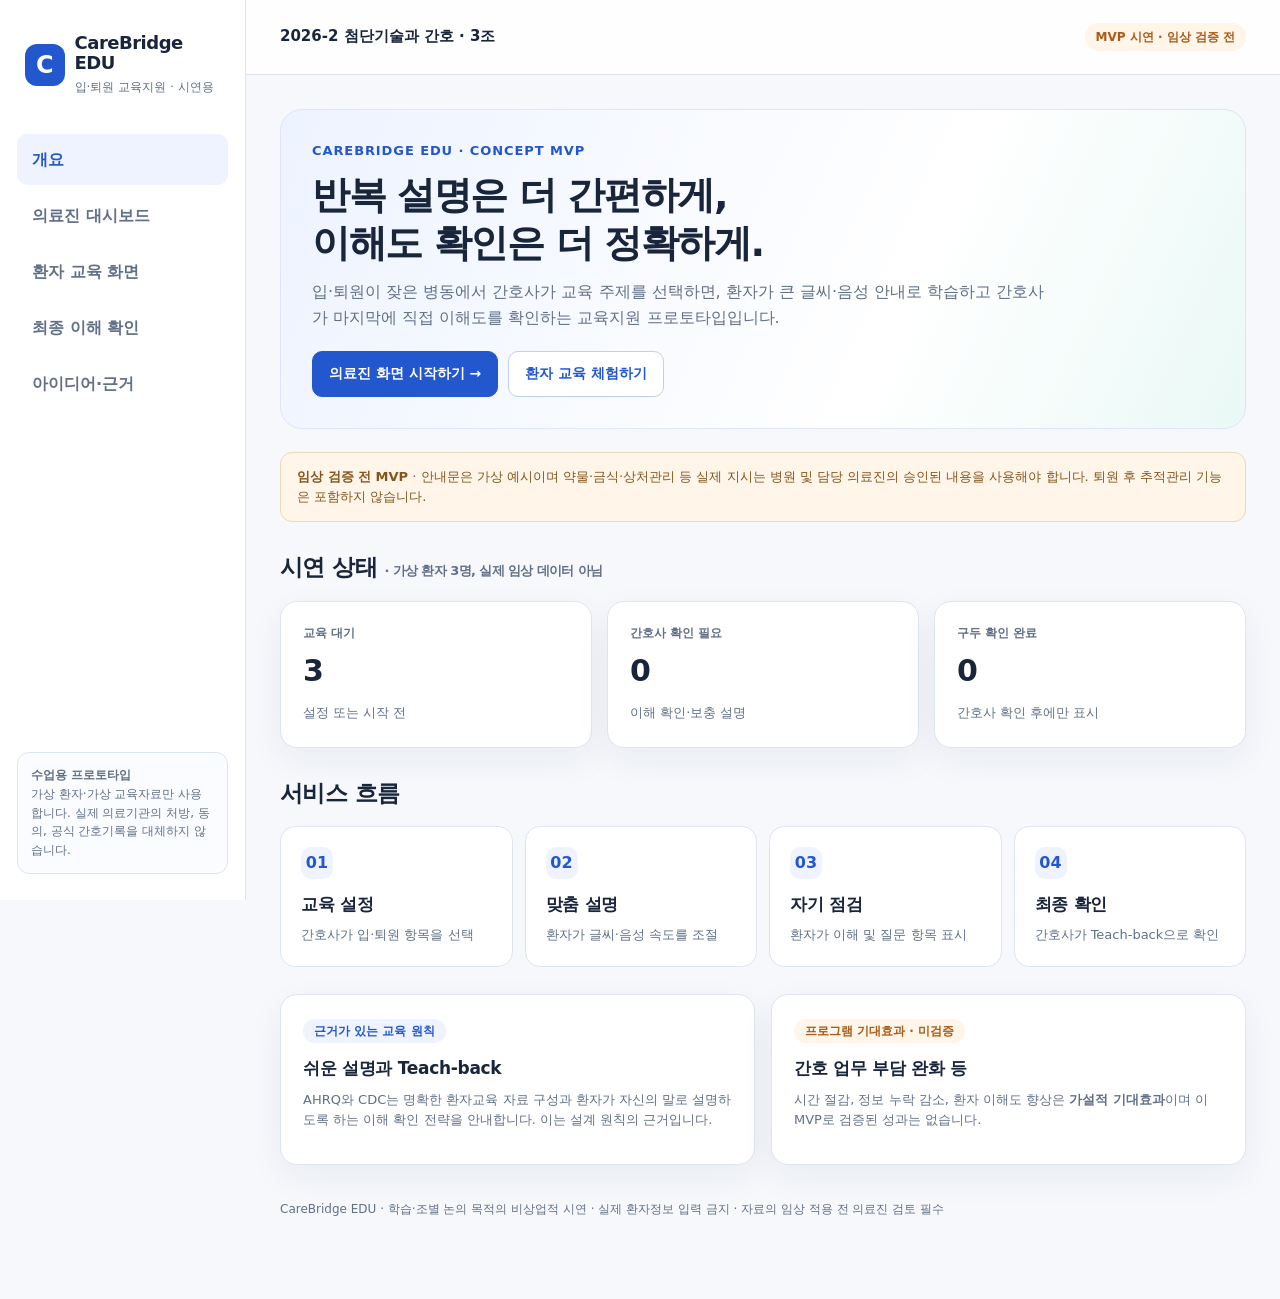
==== index.html @ 0ac37ab5 "feat: initial accessible admission and discharge education MVP" ====
<!doctype html>
<html lang="ko">
<head>
<meta charset="utf-8">
<meta name="viewport" content="width=device-width,initial-scale=1">
<meta name="theme-color" content="#f7f9fd">
<title>CareBridge EDU | 입·퇴원 교육지원 MVP</title>
<style>
:root{--bg:#f6f8fc;--panel:#fff;--ink:#18253b;--muted:#617087;--line:#dde5ef;--blue:#2357ce;--pale:#eef3ff;--teal:#0a8176;--palegreen:#e9f8f4;--orange:#a95b17;--paleorange:#fff5e8;--shadow:0 12px 35px rgba(24,42,76,.06);font-family:"Pretendard","Apple SD Gothic Neo","Malgun Gothic",system-ui,sans-serif;color:var(--ink)}
*{box-sizing:border-box}body{margin:0;background:var(--bg);line-height:1.57}button,input,select,textarea{font:inherit}button{cursor:pointer}button:disabled{cursor:not-allowed;opacity:.45}a{color:var(--blue)}:focus-visible{outline:3px solid #e3a332;outline-offset:3px}
.layout{display:grid;grid-template-columns:246px minmax(0,1fr);min-height:100vh}.sidebar{background:#fff;border-right:1px solid var(--line);padding:26px 17px;position:sticky;top:0;height:100vh;display:flex;flex-direction:column;gap:15px}.logo{display:flex;gap:10px;align-items:center;padding:7px 8px 21px}.mark{display:grid;place-items:center;border-radius:12px;width:42px;height:42px;background:var(--blue);color:white;font-weight:900;font-size:24px}.logo strong{display:block;line-height:1.1;font-size:18px;letter-spacing:-.5px}.logo small{color:var(--muted);font-size:12px}.nav{display:flex;flex-direction:column;gap:5px}.nav button{width:100%;text-align:left;border:0;background:transparent;color:var(--muted);border-radius:11px;padding:13px 15px;font-weight:650}.nav button.active,.nav button:hover{background:var(--pale);color:var(--blue)}.sidefoot{margin-top:auto;border:1px solid var(--line);border-radius:12px;background:#fafcff;padding:13px;font-size:12px;color:var(--muted)}
.main{min-width:0}.topbar{height:75px;background:rgba(255,255,255,.9);border-bottom:1px solid var(--line);padding:0 34px;display:flex;justify-content:space-between;align-items:center;gap:12px}.topbar strong{font-size:15px}.tag{border-radius:100px;background:var(--pale);color:var(--blue);padding:5px 11px;font-size:12px;font-weight:750;white-space:nowrap}.tag.warn{background:var(--paleorange);color:var(--orange)}.content{max-width:1160px;padding:34px 34px 80px;margin:0 auto}.eyebrow{color:var(--blue);font-size:13px;font-weight:800;letter-spacing:.07em;text-transform:uppercase}h1{font-size:clamp(28px,3vw,39px);line-height:1.25;letter-spacing:-1.4px;margin:10px 0 12px}h2{font-size:23px;letter-spacing:-.6px;margin:0 0 15px}h3{font-size:17px;margin:0 0 8px;letter-spacing:-.3px}p{margin:0 0 12px;color:var(--muted)}.lead{font-size:16px;max-width:800px}.hero{padding:31px;border-radius:22px;background:linear-gradient(114deg,#edf3ff,#fff 64%,#eaf9f6);border:1px solid #dce6f6;margin-bottom:23px}.hero p{max-width:740px}.hero-actions{display:flex;gap:10px;flex-wrap:wrap;margin-top:21px}.btn{background:var(--blue);color:white;border:1px solid var(--blue);border-radius:10px;padding:11px 16px;font-size:14px;font-weight:750;min-height:43px}.btn:hover:not(:disabled){filter:brightness(.94)}.btn.ghost{color:var(--blue);background:#fff;border-color:#bfcef1}.btn.subtle{background:#f4f7fd;color:#354b71;border-color:#dce5f3}.btn.small{font-size:12px;padding:8px 11px;min-height:35px}.btn.danger{color:#9e3037;background:#fff6f5;border-color:#f2cbcb}.cards{display:grid;grid-template-columns:repeat(3,minmax(0,1fr));gap:15px}.card{background:var(--panel);padding:22px;border:1px solid var(--line);border-radius:17px;box-shadow:var(--shadow);min-width:0}.card .num{font-size:30px;font-weight:850;letter-spacing:-1px;margin:5px 0;color:var(--ink)}.card .label{font-size:12px;color:var(--muted);font-weight:650}.section{margin-top:27px}.workflow{display:grid;grid-template-columns:repeat(4,minmax(0,1fr));gap:12px}.stepbox{border-radius:15px;background:#fff;border:1px solid var(--line);padding:20px}.stepnum{display:inline-grid;place-items:center;width:32px;height:32px;border-radius:10px;background:var(--pale);color:var(--blue);font-weight:800;margin-bottom:12px}.small{font-size:13px;color:var(--muted)}.note{border-radius:12px;padding:14px 16px;background:#f5f8ff;border:1px solid #d7e3fa;color:#405372;font-size:13px}.note.amber{background:var(--paleorange);border-color:#f0d7b6;color:#85551d}.note.green{background:var(--palegreen);border-color:#c2e8de;color:#086b63}.row{display:flex;gap:12px;align-items:center;flex-wrap:wrap}.between{justify-content:space-between}.two-col{display:grid;grid-template-columns:1.1fr .9fr;gap:17px}.nurse-layout{display:grid;grid-template-columns:310px minmax(0,1fr);gap:18px}.patient-list{display:flex;flex-direction:column;gap:8px}.patient-row{border:1px solid var(--line);border-radius:12px;background:#fff;text-align:left;padding:14px;display:flex;justify-content:space-between;align-items:center;gap:12px;width:100%}.patient-row.selected{border-color:#8eaef6;background:#f2f6ff}.patient-row strong{font-size:14px}.muted{color:var(--muted)}.tiny{font-size:12px}.status{font-size:11px;font-weight:750;padding:4px 8px;border-radius:100px;background:#eff2f7;color:#58677b;white-space:nowrap}.status.progress{background:#eaf2ff;color:#2659c0}.status.review{background:#fff0d9;color:#95520d}.status.complete{background:#def5ea;color:#08754f}.group{margin:17px 0;padding-top:15px;border-top:1px solid var(--line)}.module{display:flex;gap:13px;padding:14px;border:1px solid var(--line);border-radius:10px;margin:9px 0;align-items:flex-start}.module input{width:19px;height:19px;accent-color:var(--blue);margin-top:2px}.module strong{display:block;font-size:14px}.info{display:grid;grid-template-columns:1fr 1fr;gap:12px}.info div{border-radius:10px;background:#f7f9fd;padding:11px 13px}.info span{display:block;color:var(--muted);font-size:11px}.info strong{font-size:14px}.field{display:block;margin:10px 0 6px;font-weight:700;font-size:13px}.textbox{width:100%;border:1px solid #cdd8e7;border-radius:9px;background:#fff;padding:12px;min-height:86px;resize:vertical;color:var(--ink)}.patient-stage{max-width:860px;margin:auto}.reader-controls{display:flex;gap:8px;flex-wrap:wrap;align-items:center;margin:16px 0}.control-label{font-size:12px;font-weight:700;color:var(--muted)}.switches{display:flex;gap:5px;padding:4px;background:#edf1f8;border-radius:11px}.switches button{border:0;background:transparent;border-radius:8px;padding:7px 9px;color:#53637c;font-size:13px;min-height:36px}.switches button.selected{background:#fff;color:var(--blue);box-shadow:0 2px 7px #d2dced;font-weight:800}.reader{border:2px solid #dce7fa;border-radius:20px;background:#fff;padding:30px;min-height:285px}.reader.high{background:#111821;color:#fff;border-color:#3a4654}.reader.high p,.reader.high .small{color:#f4f5f7}.reader .reader-title{font-size:1.6em;font-weight:850;line-height:1.3;letter-spacing:-.8px;margin:4px 0 17px}.reader .reader-text{font-size:1.18em;line-height:1.9;white-space:pre-line;color:inherit}.reader .reader-kicker{font-size:.85em;color:var(--blue);font-weight:800}.reader.high .reader-kicker{color:#b8d4ff}.reader.f-large{font-size:20px}.reader.f-xlarge{font-size:24px}.progress-rail{height:9px;background:#e4eaf3;border-radius:99px;overflow:hidden;margin:8px 0 17px}.progress-rail span{display:block;height:100%;background:var(--teal);transition:width .15s}.answer-option{display:flex;align-items:center;gap:12px;border:1px solid #dbe3ef;border-radius:12px;padding:14px;margin:9px 0;cursor:pointer;font-size:15px}.answer-option:has(input:checked){border-color:#79a0ed;background:#edf3ff}.answer-option input{accent-color:var(--blue);width:20px;height:20px}.checkrow{display:flex;gap:10px;align-items:flex-start;padding:12px;border:1px solid var(--line);border-radius:10px;margin:10px 0}.checkrow input{width:18px;height:18px;accent-color:var(--blue);margin-top:2px}.evidence{display:grid;grid-template-columns:1fr 1fr;gap:16px}.evidence .card{height:100%}.citation{font-size:12px;color:var(--muted);margin:7px 0}.ideas{display:grid;grid-template-columns:repeat(2,minmax(0,1fr));gap:12px}.idea{border:1px solid var(--line);border-radius:13px;background:#fff;padding:16px}.idea b{display:block;margin:0 0 6px}.list{padding-left:18px;color:var(--muted)}.list li{margin:6px 0}.footer{margin-top:35px;color:var(--muted);font-size:12px}.hide{display:none!important}
@media(max-width:1050px){.layout{grid-template-columns:1fr}.sidebar{height:auto;position:static;padding:11px 20px;flex-direction:row;align-items:center;border-bottom:1px solid var(--line);border-right:0}.logo{padding:0}.nav{flex:1;flex-direction:row;overflow-x:auto}.nav button{white-space:nowrap;width:auto}.sidefoot{display:none}.cards{grid-template-columns:repeat(3,minmax(0,1fr))}}
@media(max-width:760px){.topbar{height:58px;padding:0 18px}.content{padding:22px 16px 60px}.sidebar{display:block;padding:12px}.logo{padding:0 5px 10px}.nav button{font-size:12px;padding:9px 11px}.hero{padding:22px}.cards,.workflow,.two-col,.nurse-layout,.info,.evidence,.ideas{grid-template-columns:1fr}.card{padding:18px}.reader{padding:19px}.reader.f-xlarge{font-size:21px}.topbar .tag{font-size:10px}.hero-actions .btn{flex:1}.nurse-layout{gap:11px}}
@media(prefers-reduced-motion:reduce){*{transition:none!important;scroll-behavior:auto!important}}
</style>
</head>
<body>
<div class="layout">
<aside class="sidebar">
 <div class="logo"><div class="mark" aria-hidden="true">C</div><div><strong>CareBridge EDU</strong><small>입·퇴원 교육지원 · 시연용</small></div></div>
 <nav class="nav" aria-label="주요 메뉴">
  <button data-nav="home" id="nav-home">개요</button>
  <button data-nav="nurse" id="nav-nurse">의료진 대시보드</button>
  <button data-nav="patient" id="nav-patient">환자 교육 화면</button>
  <button data-nav="review" id="nav-review">최종 이해 확인</button>
  <button data-nav="about" id="nav-about">아이디어·근거</button>
 </nav>
 <div class="sidefoot"><strong>수업용 프로토타입</strong><div>가상 환자·가상 교육자료만 사용합니다. 실제 의료기관의 처방, 동의, 공식 간호기록을 대체하지 않습니다.</div></div>
</aside>
<div class="main">
<header class="topbar"><strong>2026-2 첨단기술과 간호 · 3조</strong><span class="tag warn">MVP 시연 · 임상 검증 전</span></header>
<main class="content" id="app" aria-live="polite"></main>
</div>
</div>
<script>
(function(){
"use strict";
var DATA=[
{id:"A",name:"환자 A",age:68,dept:"통원수술센터",phase:"입원",context:"수술 전 안내",modules:[
{id:"a1",title:"입원·병동 이용",text:"입원 중 궁금한 점이 있거나 도움이 필요하면 담당 간호사에게 알려주세요. 혼자 이동하기 어려울 때는 직원의 도움을 요청하세요.",ask:"도움이 필요할 때 누구에게 말씀하시겠어요?"},
{id:"a2",title:"수술·검사 준비",text:"검사와 수술 전 준비사항은 환자와 시술에 따라 달라집니다. 금식 시작 시각과 복용 중인 약의 조정 여부는 담당 의료진에게 개별적으로 확인하세요.",ask:"금식 시간이나 약에 관해 누구에게 확인하시겠어요?"},
{id:"a3",title:"입원 중 확인사항",text:"검사 일정이나 설명을 잘 이해하지 못했다면 다시 질문해 주세요. 이 안내만으로 수술 전 준비가 완료된 것은 아닙니다.",ask:"설명을 이해하지 못했을 때 어떻게 하시겠어요?"}]},
{id:"B",name:"환자 B",age:73,dept:"외과병동",phase:"퇴원",context:"퇴원 전 교육",modules:[
{id:"b1",title:"퇴원약 확인",text:"퇴원 시 제공받는 약의 이름, 복용 방법, 주의사항을 담당 간호사 또는 약사와 확인하세요. 임의로 약 복용 방법을 바꾸지 마세요.",ask:"약 복용 방법이 헷갈릴 때 어떻게 하시겠어요?"},
{id:"b2",title:"주의 증상과 문의",text:"수술 부위나 전신 상태에 관해 의료진이 안내한 이상 증상을 확인하세요. 증상 발생 시 안내받은 병원 연락처로 문의하고, 긴급한 상황에는 즉시 응급의료 도움을 받으세요.",ask:"의료진이 안내한 주의 증상이 생기면 어떻게 하시겠어요?"},
{id:"b3",title:"외래·개별 지시 확인",text:"외래 일정과 환자별 활동·식이·상처 관리 지침은 퇴원 전 담당 의료진과 확인하세요. 이 화면은 개별 처방을 대신하지 않습니다.",ask:"퇴원 전에 꼭 확인해야 할 개별 안내는 무엇인가요?"}]},
{id:"C",name:"환자 C",age:45,dept:"혈액종양내과",phase:"입원",context:"입원 기본 안내",modules:[
{id:"c1",title:"병동 이용 및 문의",text:"입원 중 불편함이나 궁금한 사항이 있으면 담당 간호사에게 알려주세요. 병동 이용 규칙은 병원 안내에 따라 확인하세요.",ask:"입원 중 질문이 생기면 어떻게 하시겠어요?"},
{id:"c2",title:"감염 관련 주의사항 확인",text:"손 위생 등 기본적인 감염 예방 행동에 관해 의료진의 안내를 받으세요. 환자별 감염 예방 조치는 치료 상태에 따라 다를 수 있으니 반드시 확인해야 합니다.",ask:"감염 예방에 관한 개인별 주의사항은 어디서 확인하시겠어요?"},
{id:"c3",title:"증상 및 검사 일정",text:"새로운 증상이나 몸 상태의 변화를 느끼면 즉시 담당 의료진에게 알리세요. 검사·치료 일정은 병동에서 개별 안내받으세요.",ask:"새로운 증상이 생기면 누구에게 말씀하시겠어요?"}]}];
var state={page:"home",active:"A",phase:"intro",index:0,font:"normal",speed:.8,contrast:false,reviewTopic:"",listening:false,progress:{},selected:{},notes:{}};
DATA.forEach(function(p){state.selected[p.id]=p.modules.map(function(m){return m.id});state.progress[p.id]={status:"wait",answers:{},question:"",completed:false,verified:false};state.notes[p.id]=""});
var app=document.getElementById("app");
function patient(){return DATA.find(function(p){return p.id===state.active})}
function prog(){return state.progress[state.active]}
function selectedModules(){return patient().modules.filter(function(m){return state.selected[state.active].indexOf(m.id)>=0})}
function esc(v){return String(v==null?"":v).replace(/[&<>"']/g,function(c){return {"&":"&amp;","<":"&lt;",">":"&gt;",'"':"&quot;","'":"&#39;"}[c]})}
function badge(s){return '<span class="status '+(s==="verified"?"complete":s==="review"||s==="needs"?"review":s==="progress"?"progress":"")+'">'+({wait:"교육 대기",progress:"교육 진행 중",review:"구두 확인 대기",needs:"추가 설명 필요",verified:"최종 확인 완료"}[s]||s)+'</span>'}
function stopSpeech(){if("speechSynthesis" in window){window.speechSynthesis.cancel()}state.listening=false}
function jump(page){stopSpeech();state.page=page;render();window.scrollTo(0,0)}
function setPatient(id){if(!DATA.some(function(p){return p.id===id}))return;stopSpeech();state.active=id;state.phase=state.progress[id].completed?"finished":"intro";state.index=0;render()}
function footer(){return '<div class="footer">CareBridge EDU · 학습·조별 논의 목적의 비상업적 시연 · 실제 환자정보 입력 금지 · 자료의 임상 적용 전 의료진 검토 필수</div>'}
function home(){
var statuses=DATA.map(function(p){return state.progress[p.id].status});
var waiting=statuses.filter(function(s){return s==="wait"}).length, reviewing=statuses.filter(function(s){return s==="review"||s==="needs"}).length, verified=statuses.filter(function(s){return s==="verified"}).length;
return '<section class="hero"><div class="eyebrow">CAREBRIDGE EDU · CONCEPT MVP</div><h1>반복 설명은 더 간편하게,<br>이해도 확인은 더 정확하게.</h1><p class="lead">입·퇴원이 잦은 병동에서 간호사가 교육 주제를 선택하면, 환자가 큰 글씨·음성 안내로 학습하고 간호사가 마지막에 직접 이해도를 확인하는 교육지원 프로토타입입니다.</p><div class="hero-actions"><button class="btn" data-nav="nurse">의료진 화면 시작하기 →</button><button class="btn ghost" data-nav="patient">환자 교육 체험하기</button></div></section>'
+'<div class="note amber"><strong>임상 검증 전 MVP</strong> · 안내문은 가상 예시이며 약물·금식·상처관리 등 실제 지시는 병원 및 담당 의료진의 승인된 내용을 사용해야 합니다. 퇴원 후 추적관리 기능은 포함하지 않습니다.</div>'
+'<section class="section"><h2>시연 상태 <span class="small">· 가상 환자 3명, 실제 임상 데이터 아님</span></h2><div class="cards"><div class="card"><div class="label">교육 대기</div><div class="num">'+waiting+'</div><span class="small">설정 또는 시작 전</span></div><div class="card"><div class="label">간호사 확인 필요</div><div class="num">'+reviewing+'</div><span class="small">이해 확인·보충 설명</span></div><div class="card"><div class="label">구두 확인 완료</div><div class="num">'+verified+'</div><span class="small">간호사 확인 후에만 표시</span></div></div></section>'
+'<section class="section"><h2>서비스 흐름</h2><div class="workflow">'+[['01','교육 설정','간호사가 입·퇴원 항목을 선택'],['02','맞춤 설명','환자가 글씨·음성 속도를 조절'],['03','자기 점검','환자가 이해 및 질문 항목 표시'],['04','최종 확인','간호사가 Teach-back으로 확인']].map(function(a){return '<div class="stepbox"><div class="stepnum">'+a[0]+'</div><h3>'+a[1]+'</h3><div class="small">'+a[2]+'</div></div>'}).join('')+'</div></section>'
+'<section class="section evidence"><div class="card"><span class="tag">근거가 있는 교육 원칙</span><h3 style="margin-top:13px">쉬운 설명과 Teach-back</h3><p class="small">AHRQ와 CDC는 명확한 환자교육 자료 구성과 환자가 자신의 말로 설명하도록 하는 이해 확인 전략을 안내합니다. 이는 설계 원칙의 근거입니다.</p></div><div class="card"><span class="tag warn">프로그램 기대효과 · 미검증</span><h3 style="margin-top:13px">간호 업무 부담 완화 등</h3><p class="small">시간 절감, 정보 누락 감소, 환자 이해도 향상은 <strong>가설적 기대효과</strong>이며 이 MVP로 검증된 성과는 없습니다.</p></div></section>'+footer()
}
function nurse(){
var p=patient(), pr=prog(), count=selectedModules().length;
return '<div class="eyebrow">NURSE WORKSPACE</div><h1>의료진 대시보드</h1><p class="lead">가상 환자를 선택하고 필요한 입·퇴원 교육 모듈을 지정하세요. 실제 병원 EMR과는 연결되지 않습니다.</p>'
+'<div class="nurse-layout section"><section class="card"><h3>가상 환자 목록</h3><div class="patient-list">'+DATA.map(function(x){return '<button class="patient-row '+(x.id===state.active?"selected":"")+'" data-patient="'+x.id+'" aria-pressed="'+(x.id===state.active)+'"><span><strong>'+x.name+'</strong><br><span class="tiny muted">'+x.dept+' · '+x.phase+'</span></span>'+badge(state.progress[x.id].status)+'</button>'}).join('')+'</div><div class="group small">환자 A/B/C는 과제 시연을 위한 가상 사례입니다. 실제 식별정보는 입력하지 마세요.</div></section>'
+'<section class="card"><div class="row between"><div><div class="eyebrow">교육 설정</div><h2 style="margin:6px 0 12px">'+p.name+' · '+p.context+'</h2></div>'+badge(pr.status)+'</div><div class="info"><div><span>진료 부서</span><strong>'+p.dept+'</strong></div><div><span>교육 시점</span><strong>'+p.phase+' 시</strong></div></div><div class="group"><h3>교육 주제 선택 <span class="small">('+count+'/'+p.modules.length+')</span></h3><p class="small">선택한 내용만 환자 화면에 나타납니다. 병원 승인 전에는 실제 교육에 사용하면 안 됩니다.</p>'
+p.modules.map(function(m){return '<label class="module"><input type="checkbox" data-module="'+m.id+'" '+(state.selected[p.id].indexOf(m.id)>=0?"checked":"")+'><span><strong>'+m.title+'</strong><span class="small">'+m.text.substring(0,60)+'…</span></span></label>'}).join('')+'</div>'
+'<div class="note">환자 연령과 관계없이 글자 크기·음성 속도를 직접 선택하도록 설계했습니다. 고령자를 이유로 일괄 설정하지 않습니다.</div><div class="row" style="margin-top:17px"><button class="btn" data-action="begin" '+(count?"":"disabled")+'>선택한 교육 시작하기</button><button class="btn ghost" data-nav="review">교육 결과·최종 확인</button></div></section></div>'+footer()
}
function readerControls(){
return '<div class="reader-controls"><span class="control-label">글씨 크기</span><div class="switches" role="group" aria-label="글씨 크기"><button data-font="normal" class="'+(state.font==="normal"?"selected":"")+'">기본</button><button data-font="large" class="'+(state.font==="large"?"selected":"")+'">크게</button><button data-font="xlarge" class="'+(state.font==="xlarge"?"selected":"")+'">아주 크게</button></div><span class="control-label">음성 속도</span><div class="switches" role="group" aria-label="음성 속도"><button data-speed=".8" class="'+(state.speed===.8?"selected":"")+'">천천히</button><button data-speed="1" class="'+(state.speed===1?"selected":"")+'">보통</button><button data-speed="1.2" class="'+(state.speed===1.2?"selected":"")+'">빠르게</button></div><button class="btn small subtle" data-action="contrast">고대비 '+(state.contrast?"끄기":"켜기")+'</button></div>'
}
function patientPage(){
var p=patient(),pr=prog(),mods=selectedModules();
var h='<div class="patient-stage"><div class="eyebrow">PATIENT EDUCATION DEMO</div><h1>환자 교육 화면</h1><p class="lead">'+p.name+' · '+p.dept+' · '+p.phase+' 교육 <span class="tag">가상 사례</span></p><div class="note amber">이 교육은 시연용 예시입니다. 실제 금식, 처방약, 검사·수술, 퇴원 지침은 의료진에게 별도로 확인하세요.</div>'+readerControls();
if(!mods.length)return h+'<section class="card"><h2>선택된 교육이 없어요</h2><button class="btn" data-nav="nurse">의료진 화면에서 선택하기</button></section></div>'+footer();
if(state.phase==="intro"&&!pr.completed){
h+='<section class="card"><div class="eyebrow">학습 준비</div><h2>'+p.context+'</h2><p>안내 주제는 '+mods.length+'개입니다. 한 화면에 한 가지씩 읽거나 들을 수 있어요. 이해가 어려운 내용은 나중에 간호사에게 질문할 수 있어요.</p><div class="row"><button class="btn" data-action="start-reading">교육 시작</button><button class="btn ghost" data-nav="nurse">설정 화면</button></div></section>';
}else if(state.phase==="reading"&&!pr.completed){
var m=mods[Math.min(state.index,mods.length-1)];
h+='<section class="card"><div class="row between"><strong>'+ (state.index+1)+' / '+mods.length+' 번째 안내</strong><span class="small">'+p.phase+' 시 교육</span></div><div class="progress-rail" role="progressbar" aria-valuenow="'+(state.index+1)+'" aria-valuemin="0" aria-valuemax="'+mods.length+'"><span style="width:'+((state.index+1)/mods.length*100)+'%"></span></div><div class="reader f-'+state.font+(state.contrast?" high":"")+'"><div class="reader-kicker">꼭 확인할 내용</div><div class="reader-title">'+m.title+'</div><div class="reader-text">'+esc(m.text)+'</div></div><div class="row" style="margin-top:17px"><button class="btn ghost" data-action="speak">▶ 읽어주기</button><button class="btn subtle" data-action="pause-speech">일시정지/계속</button><button class="btn subtle" data-action="stop-speech">■ 정지</button></div><div class="row between" style="margin-top:19px"><button class="btn ghost" data-action="prev" '+(state.index===0?"disabled":"")+'>← 이전</button><button class="btn" data-action="next">'+(state.index===mods.length-1?"이해 확인으로 →":"다음 안내 →")+'</button></div><div class="small" style="margin-top:12px">음성 기능은 기기의 브라우저·운영체제 한국어 음성 지원 여부에 따라 다르게 동작할 수 있습니다.</div></section>';
}else if(state.phase==="check"&&!pr.completed){
h+='<section class="card"><div class="eyebrow">이해도 자기 점검</div><h2>이해되지 않은 내용을 표시해 주세요</h2><p>이 단계는 환자의 자기 보고를 수집합니다. 정답 판정이나 실제 이해 확인을 자동으로 수행하지 않습니다.</p>'
+mods.map(function(m,i){var v=pr.answers[m.id]||"";return '<div class="group"><h3>'+(i+1)+'. '+m.title+'</h3><p class="small">'+m.ask+'</p><label class="answer-option"><input type="radio" name="answer-'+m.id+'" value="yes" data-answer="'+m.id+'" '+(v==="yes"?"checked":"")+'>설명을 이해했어요</label><label class="answer-option"><input type="radio" name="answer-'+m.id+'" value="again" data-answer="'+m.id+'" '+(v==="again"?"checked":"")+'>다시 설명이 필요해요</label></div>'}).join('')
+'<label class="field" for="patient-question">간호사에게 질문하고 싶은 내용 (선택)</label><textarea class="textbox" id="patient-question" placeholder="예: 복용약을 다시 확인하고 싶어요.">'+esc(pr.question)+'</textarea><div class="row between" style="margin-top:17px"><button class="btn ghost" data-action="back-to-reading">이전 안내로</button><button class="btn" data-action="submit-check">확인 내용 간호사에게 전달</button></div><p class="small" id="validation" role="status"></p></section>';
}else{
h+='<section class="card"><span class="tag">교육 화면 종료</span><h2 style="margin-top:15px">안내 내용을 확인했어요.</h2><p>환자 화면에서의 선택은 교육의 완료와 실제 이해를 보장하지 않습니다. 간호사가 직접 이해한 내용을 확인하고 필요하면 다시 설명합니다.</p><div class="row">'+badge(pr.status)+'<button class="btn ghost" data-action="review-again">교육 다시 보기</button><button class="btn" data-nav="review">간호사 확인 화면</button></div></section>';
}
return h+'</div>'+footer()
}
function review(){
var p=patient(),pr=prog(),mods=selectedModules();
var asked=mods.filter(function(m){return pr.answers[m.id]==="again"}), missing=mods.filter(function(m){return !pr.answers[m.id]});
var completed=pr.completed;
return '<div class="eyebrow">NURSE TEACH-BACK REVIEW</div><h1>최종 이해 확인</h1><p class="lead">환자가 교육을 보았다는 사실과 실제 이해 여부를 구분해요. 간호사가 직접 질문하고 필요한 내용을 보충한 뒤 최종 확인합니다.</p><div class="nurse-layout section"><section class="card"><h3>확인할 환자</h3><div class="patient-list">'+DATA.map(function(x){return '<button class="patient-row '+(state.active===x.id?"selected":"")+'" data-patient="'+x.id+'"><span><strong>'+x.name+'</strong><br><span class="tiny muted">'+x.dept+' · '+x.phase+'</span></span>'+badge(state.progress[x.id].status)+'</button>'}).join('')+'</div></section><section class="card"><div class="row between"><h2>'+p.name+' 교육 결과</h2>'+badge(pr.status)+'</div><div class="info"><div><span>환자 화면 응답</span><strong>'+Object.keys(pr.answers).length+' / '+mods.length+' 항목</strong></div><div><span>재설명 요청</span><strong>'+asked.length+' 항목</strong></div></div><div class="group"><h3>환자가 표시한 결과</h3>'+mods.map(function(m){var v=pr.answers[m.id];return '<div class="row between" style="padding:11px 0;border-bottom:1px solid var(--line)"><strong style="font-size:14px">'+m.title+'</strong><span class="status '+(v==="again"?"review":"")+'">'+(v==="again"?"재설명 요청":v==="yes"?"이해했다고 응답":"미응답")+'</span></div>'}).join('')+'</div>'
+(pr.question?'<div class="note"><strong>환자 질문:</strong> '+esc(pr.question)+'</div>':'')
+'<div class="group"><h3>Teach-back 구두 확인</h3><p class="small">환자가 자신의 말로 주요 내용을 설명하도록 요청한 뒤 간호사가 결과를 판단합니다.</p>'
+mods.map(function(m){return '<label class="checkrow"><input type="checkbox" class="teachcheck" value="'+m.id+'" '+(pr.verified?"checked":"")+'><span><strong>'+m.title+'</strong><br><span class="small">확인 질문: '+m.ask+'</span></span></label>'}).join('')
+'<label class="field" for="nurse-note">보충교육·확인 메모 (시연 세션에만 유지)</label><textarea class="textbox" id="nurse-note" placeholder="실제 환자정보를 쓰지 마세요.">'+esc(state.notes[p.id])+'</textarea>'
+'<div class="row" style="margin-top:15px"><button class="btn" data-action="verify" '+(!completed||!mods.length||missing.length?"disabled":"")+'>구두 확인 완료로 표시</button><button class="btn ghost" data-action="needs" '+(!completed?"disabled":"")+'>추가 설명 필요</button><button class="btn subtle" data-nav="patient">환자 화면 보기</button></div><p class="small" id="review-validation" role="status"></p></div>'
+'<div class="note amber"><strong>안전 경계:</strong> 체크 표시 자체가 임상적 이해를 증명하지는 않습니다. 실제 적용 시에는 간호사의 대면 확인, 기관 절차, 공식 기록 시스템이 필요합니다.</div></section></div>'+footer();
}
function about(){
var ideas=[["교육 모듈 조합","공통·진료과·상황별 교육을 선택하여 누락 위험을 줄이도록 설계"],["맞춤형 읽기·듣기","큰 글씨, 고대비, 속도 조절, 반복 듣기로 접근성 지원"],["환자 자기 점검","모르는 항목과 질문을 표시하여 간호사에게 전달"],["간호사 Teach-back","환자의 말로 설명하도록 요청하고 간호사가 최종 판단"],["교육 상태 대시보드","교육 대기·진행·확인 필요 상태를 업무 화면에서 조회"],["표준자료 승인 흐름","실제 운영 전 병원 승인 자료만 발행하도록 관리하는 차기 과제"],["종이·오프라인 대체","디지털 이용이 어려운 환자를 위한 대면·인쇄 대체 경로"],["사용성·효과 평가","교육 시간, 누락, 이해도, 만족도 등을 비교 연구로 측정"]];
return '<div class="eyebrow">COURSE WORKSHEET · STEP 3</div><h1>아이디어 내기</h1><p class="lead">입·퇴원 교육을 표준화하면서도 간호사의 임상적 판단과 환자의 개별 요구를 유지하는 방향으로 구상했습니다.</p>'
+'<section class="card"><h2>HMW 발상 질문</h2><p style="font-size:19px;font-weight:750;color:var(--ink)">어떻게 하면 입·퇴원이 잦은 병동의 간호사가 반복적인 설명에 쓰는 시간을 줄이면서, 환자 특성에 맞는 교육을 누락 없이 제공하고 실제 이해 여부까지 확인할 수 있을까?</p></section>'
+'<section class="section"><h2>브레인라이팅 아이디어 8개 <span class="tag">조원 의견 추가 예정</span></h2><div class="ideas">'+ideas.map(function(a,i){return '<div class="idea"><b>'+(i+1)+'. '+a[0]+'</b><div class="small">'+a[1]+'</div></div>'}).join('')+'</div></section>'
+'<section class="section evidence"><div class="card"><h3>문헌에서 확인되는 원칙</h3><p class="small">건강정보를 이해하기 쉽게 제공하고, 교육 내용을 대화로 확인하도록 권고하는 자료가 있습니다. 이 근거를 MVP 설계에 사용했습니다.</p><ul class="list"><li>AHRQ: Teach-back으로 환자 이해 확인</li><li>AHRQ: 교육자료는 대화와 이해 확인의 보조수단</li><li>CDC: 핵심 메시지와 쉬운 언어, 정보 구조화</li></ul></div><div class="card"><h3>서비스 자체의 기대효과 (미검증)</h3><p class="small">교육 시간 절감, 반복 설명 감소, 교육 누락 감소, 교육 이해도 상승, 간호사 부담 완화는 아직 측정하지 않았습니다.</p><div class="note amber">본 시제품의 임상 효과나 안전성을 입증하는 데이터는 없습니다. 실제 환자 대상 사용 전 검증과 승인이 필요합니다.</div></div></section>'
+'<section class="section card"><h2>구현 범위와 한계</h2><p>구현: 가상 환자 선택, 교육 항목 설정, 브라우저 음성 안내, 크기·속도·대비 조정, 자기 점검, 간호사 구두 확인 화면.</p><p>미구현: 실제 EMR 연동, 로그인·권한, 의료진 검토·승인 시스템, 공식 간호기록, 개인정보 보호 검증, 다국어, 의료기관 임상 검증, 실제 처방별 분기.</p><p>보안: 실제 데이터 전송·서버 저장은 없으며 새로고침 시 시연 상태가 초기화됩니다. 민감정보를 입력하지 마세요.</p></section>'
+'<section class="section card"><h2>참고문헌 (APA 7판)</h2><div class="citation">Agency for Healthcare Research and Quality. (2024). <em>Health literacy universal precautions toolkit</em> (3rd ed.). <a target="_blank" rel="noopener noreferrer" href="https://www.ahrq.gov/health-literacy/improve/precautions/toolkit.html">AHRQ</a></div><div class="citation">Agency for Healthcare Research and Quality. (2024). <em>Use the teach-back method: Tool 5</em>. <a href="https://www.ahrq.gov/health-literacy/improve/precautions/tool5.html" target="_blank" rel="noopener noreferrer">AHRQ</a></div><div class="citation">Agency for Healthcare Research and Quality. (2024). <em>Use health education material effectively: Tool 12</em>. <a href="https://www.ahrq.gov/health-literacy/improve/precautions/tool12.html" target="_blank" rel="noopener noreferrer">AHRQ</a></div><div class="citation">Centers for Disease Control and Prevention. (n.d.). <em>The CDC clear communication index</em>. <a href="https://www.cdc.gov/ccindex/" target="_blank" rel="noopener noreferrer">CDC</a></div></section>'+footer();
}
function render(){
document.querySelectorAll(".nav button").forEach(function(b){var yes=b.getAttribute("data-nav")===state.page;b.classList.toggle("active",yes);if(yes)b.setAttribute("aria-current","page");else b.removeAttribute("aria-current")});
app.innerHTML=({home:home,nurse:nurse,patient:patientPage,review:review,about:about}[state.page]||home)();
}
function speak(){var p=patient(),mods=selectedModules(),m=mods[Math.min(state.index,mods.length-1)];if(!m)return;if(!("speechSynthesis" in window)){alert("현재 브라우저는 음성 읽기를 지원하지 않습니다.");return}stopSpeech();var u=new SpeechSynthesisUtterance(m.title+". "+m.text);u.lang="ko-KR";u.rate=state.speed;u.pitch=1;u.onend=function(){state.listening=false};u.onerror=function(){state.listening=false};window.speechSynthesis.speak(u);state.listening=true}
document.addEventListener("click",function(e){
var b=e.target.closest("button");if(!b)return;
if(b.dataset.nav){jump(b.dataset.nav);return}
if(b.dataset.patient){setPatient(b.dataset.patient);return}
if(b.dataset.font){state.font=b.dataset.font;render();return}
if(b.dataset.speed){state.speed=Number(b.dataset.speed);stopSpeech();render();return}
var a=b.dataset.action;if(!a)return;
var pr=prog(),mods=selectedModules();
if(a==="contrast"){state.contrast=!state.contrast;render()}
else if(a==="begin"||a==="start-reading"){if(!mods.length)return;pr.status="progress";pr.completed=false;pr.verified=false;pr.answers={};pr.question="";state.phase="reading";state.index=0;jump("patient")}
else if(a==="speak")speak();
else if(a==="pause-speech"){if("speechSynthesis" in window){if(window.speechSynthesis.paused)window.speechSynthesis.resume();else window.speechSynthesis.pause()}}
else if(a==="stop-speech")stopSpeech();
else if(a==="prev"){stopSpeech();state.index=Math.max(0,state.index-1);render()}
else if(a==="next"){stopSpeech();if(state.index<mods.length-1)state.index++;else state.phase="check";render()}
else if(a==="back-to-reading"){var q=document.getElementById("patient-question");if(q)pr.question=q.value;state.phase="reading";state.index=Math.max(0,mods.length-1);render()}
else if(a==="submit-check"){var q=document.getElementById("patient-question");if(q)pr.question=q.value;if(mods.some(function(m){return !pr.answers[m.id]})){var v=document.getElementById("validation");if(v)v.textContent="모든 교육 주제에 응답해 주세요.";return}pr.completed=true;pr.status="review";pr.verified=false;state.phase="finished";render()}
else if(a==="review-again"){pr.completed=false;pr.status="progress";pr.verified=false;state.phase="reading";state.index=0;render()}
else if(a==="needs"){if(!pr.completed)return;var note=document.getElementById("nurse-note");if(note)state.notes[patient().id]=note.value;pr.status="needs";pr.verified=false;render()}
else if(a==="verify"){if(!pr.completed)return;var checks=Array.from(document.querySelectorAll(".teachcheck"));if(checks.some(function(c){return !c.checked})){var warn=document.getElementById("review-validation");if(warn)warn.textContent="각 교육 주제에 대한 구두 확인을 모두 완료한 후 표시해 주세요.";return}var note2=document.getElementById("nurse-note");if(note2)state.notes[patient().id]=note2.value;pr.status="verified";pr.verified=true;render()}
});
document.addEventListener("change",function(e){
var t=e.target;if(t.dataset.module){var id=t.dataset.module,items=state.selected[state.active];if(t.checked&&!items.includes(id))items.push(id);if(!t.checked)state.selected[state.active]=items.filter(function(x){return x!==id});prog().answers={};prog().completed=false;prog().verified=false;prog().status="wait";state.phase="intro";render()}
if(t.dataset.answer){prog().answers[t.dataset.answer]=t.value}
});
render();
})();
</script>
</body>
</html>
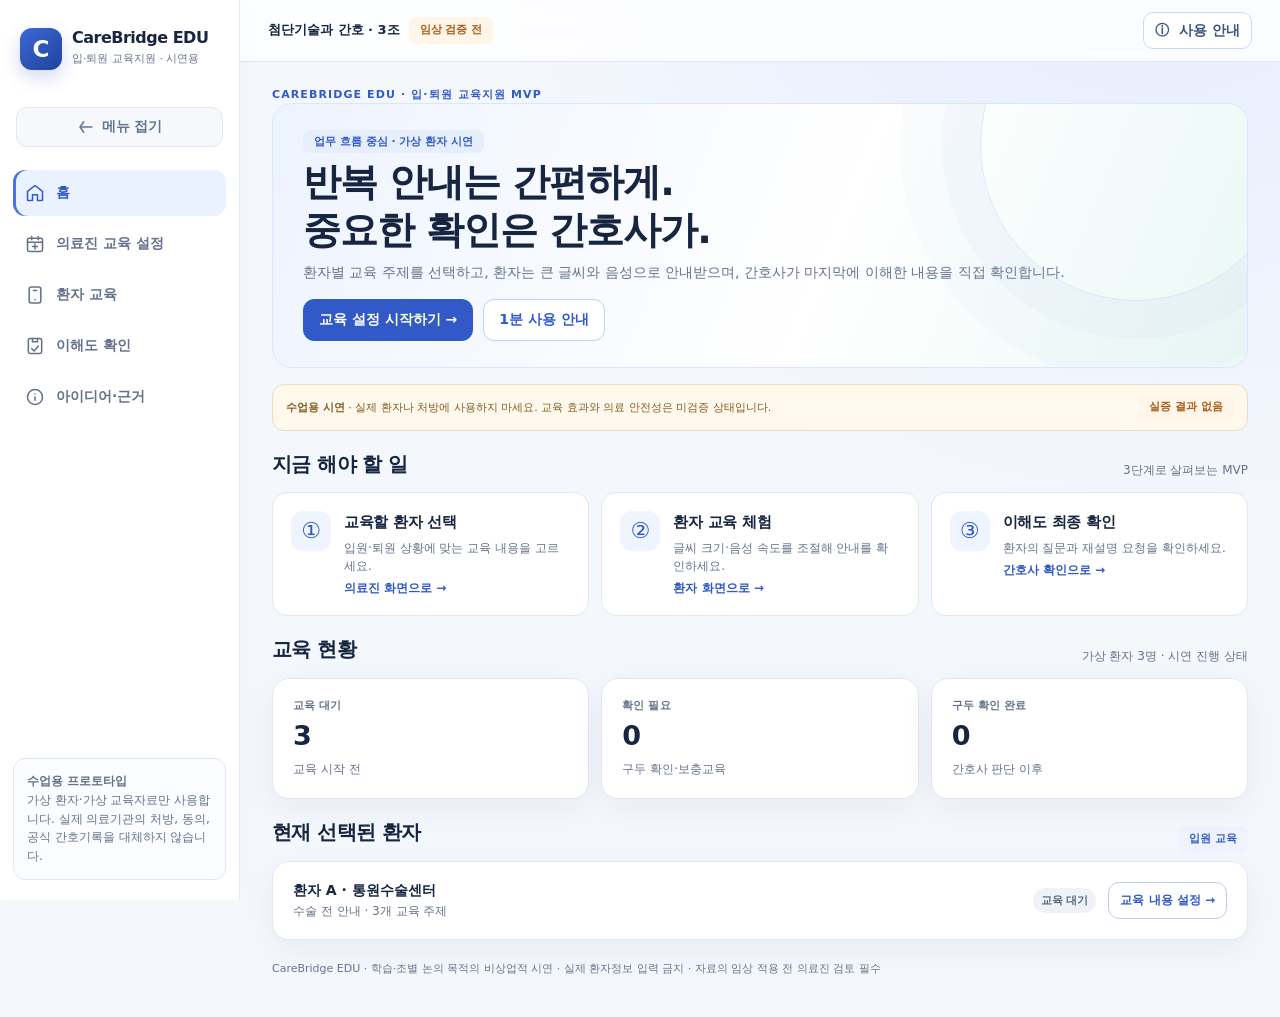
==== commit daeaefc5: "feat: UX v0.2 compact workflow, collapsible sidebar, accessible motion and onboarding" ====
--- a/index.html
+++ b/index.html
@@ -14,22 +14,24 @@
 @media(max-width:760px){.topbar{height:58px;padding:0 18px}.content{padding:22px 16px 60px}.sidebar{display:block;padding:12px}.logo{padding:0 5px 10px}.nav button{font-size:12px;padding:9px 11px}.hero{padding:22px}.cards,.workflow,.two-col,.nurse-layout,.info,.evidence,.ideas{grid-template-columns:1fr}.card{padding:18px}.reader{padding:19px}.reader.f-xlarge{font-size:21px}.topbar .tag{font-size:10px}.hero-actions .btn{flex:1}.nurse-layout{gap:11px}}
 @media(prefers-reduced-motion:reduce){*{transition:none!important;scroll-behavior:auto!important}}
 </style>
+<link rel="stylesheet" href="./assets/ui-v02.css">
 </head>
 <body>
-<div class="layout">
+<div class="layout" id="shell">
 <aside class="sidebar">
- <div class="logo"><div class="mark" aria-hidden="true">C</div><div><strong>CareBridge EDU</strong><small>입·퇴원 교육지원 · 시연용</small></div></div>
+ <div class="logo"><div class="mark" aria-hidden="true">C</div><div class="logo-copy"><strong>CareBridge EDU</strong><small>입·퇴원 교육지원 · 시연용</small></div></div>
+ <button class="sidebar-toggle" data-action="toggle-sidebar" aria-label="사이드바 접기" title="사이드바 접기" aria-expanded="true"><svg viewBox="0 0 24 24" aria-hidden="true"><path d="M9 5 4 12l5 7M4 12h16"/></svg><span class="toggle-label">메뉴 접기</span></button>
  <nav class="nav" aria-label="주요 메뉴">
-  <button data-nav="home" id="nav-home">개요</button>
-  <button data-nav="nurse" id="nav-nurse">의료진 대시보드</button>
-  <button data-nav="patient" id="nav-patient">환자 교육 화면</button>
-  <button data-nav="review" id="nav-review">최종 이해 확인</button>
-  <button data-nav="about" id="nav-about">아이디어·근거</button>
+  <button data-nav="home" id="nav-home" aria-label="홈" title="홈"><svg viewBox="0 0 24 24" aria-hidden="true"><path d="m3 10 9-7 9 7v10a1 1 0 0 1-1 1h-5v-7H9v7H4a1 1 0 0 1-1-1z"/></svg><span class="nav-label">홈</span></button>
+  <button data-nav="nurse" id="nav-nurse" aria-label="의료진 교육 설정" title="의료진 교육 설정"><svg viewBox="0 0 24 24" aria-hidden="true"><rect x="3" y="5" width="18" height="16" rx="2"/><path d="M8 3v4m8-4v4M3 10h18M9 15h6m-3-3v6"/></svg><span class="nav-label">의료진 교육 설정</span></button>
+  <button data-nav="patient" id="nav-patient" aria-label="환자 교육" title="환자 교육"><svg viewBox="0 0 24 24" aria-hidden="true"><rect x="5" y="2.5" width="14" height="19" rx="2.5"/><path d="M10 6.5h4M12 17.5v.1"/></svg><span class="nav-label">환자 교육</span></button>
+  <button data-nav="review" id="nav-review" aria-label="이해도 확인" title="이해도 확인"><svg viewBox="0 0 24 24" aria-hidden="true"><rect x="4" y="3" width="16" height="18" rx="2"/><path d="M9 3v4h6V3m-7 12 3 3 5-6"/></svg><span class="nav-label">이해도 확인</span></button>
+  <button data-nav="about" id="nav-about" aria-label="아이디어·근거" title="아이디어·근거"><svg viewBox="0 0 24 24" aria-hidden="true"><circle cx="12" cy="12" r="9"/><path d="M12 16v-4m0-4v.1"/></svg><span class="nav-label">아이디어·근거</span></button>
  </nav>
  <div class="sidefoot"><strong>수업용 프로토타입</strong><div>가상 환자·가상 교육자료만 사용합니다. 실제 의료기관의 처방, 동의, 공식 간호기록을 대체하지 않습니다.</div></div>
 </aside>
 <div class="main">
-<header class="topbar"><strong>2026-2 첨단기술과 간호 · 3조</strong><span class="tag warn">MVP 시연 · 임상 검증 전</span></header>
+<header class="topbar"><div class="topmeta"><strong>첨단기술과 간호 · 3조</strong><span class="tag warn">임상 검증 전</span></div><div class="head-actions"><button class="guide-button" data-action="show-help" aria-label="사용 안내 열기">ⓘ &nbsp;사용 안내</button></div></header>
 <main class="content" id="app" aria-live="polite"></main>
 </div>
 </div>
@@ -49,7 +51,7 @@
 {id:"c1",title:"병동 이용 및 문의",text:"입원 중 불편함이나 궁금한 사항이 있으면 담당 간호사에게 알려주세요. 병동 이용 규칙은 병원 안내에 따라 확인하세요.",ask:"입원 중 질문이 생기면 어떻게 하시겠어요?"},
 {id:"c2",title:"감염 관련 주의사항 확인",text:"손 위생 등 기본적인 감염 예방 행동에 관해 의료진의 안내를 받으세요. 환자별 감염 예방 조치는 치료 상태에 따라 다를 수 있으니 반드시 확인해야 합니다.",ask:"감염 예방에 관한 개인별 주의사항은 어디서 확인하시겠어요?"},
 {id:"c3",title:"증상 및 검사 일정",text:"새로운 증상이나 몸 상태의 변화를 느끼면 즉시 담당 의료진에게 알리세요. 검사·치료 일정은 병동에서 개별 안내받으세요.",ask:"새로운 증상이 생기면 누구에게 말씀하시겠어요?"}]}];
-var state={page:"home",active:"A",phase:"intro",index:0,font:"normal",speed:.8,contrast:false,reviewTopic:"",listening:false,progress:{},selected:{},notes:{}};
+var state={page:"home",active:"A",phase:"intro",index:0,font:"normal",speed:.8,contrast:false,reviewTopic:"",listening:false,progress:{},selected:{},notes:{},collapsed:false,aboutTab:"ideas"};
 DATA.forEach(function(p){state.selected[p.id]=p.modules.map(function(m){return m.id});state.progress[p.id]={status:"wait",answers:{},question:"",completed:false,verified:false};state.notes[p.id]=""});
 var app=document.getElementById("app");
 function patient(){return DATA.find(function(p){return p.id===state.active})}
@@ -64,74 +66,125 @@
 function home(){
 var statuses=DATA.map(function(p){return state.progress[p.id].status});
 var waiting=statuses.filter(function(s){return s==="wait"}).length, reviewing=statuses.filter(function(s){return s==="review"||s==="needs"}).length, verified=statuses.filter(function(s){return s==="verified"}).length;
-return '<section class="hero"><div class="eyebrow">CAREBRIDGE EDU · CONCEPT MVP</div><h1>반복 설명은 더 간편하게,<br>이해도 확인은 더 정확하게.</h1><p class="lead">입·퇴원이 잦은 병동에서 간호사가 교육 주제를 선택하면, 환자가 큰 글씨·음성 안내로 학습하고 간호사가 마지막에 직접 이해도를 확인하는 교육지원 프로토타입입니다.</p><div class="hero-actions"><button class="btn" data-nav="nurse">의료진 화면 시작하기 →</button><button class="btn ghost" data-nav="patient">환자 교육 체험하기</button></div></section>'
-+'<div class="note amber"><strong>임상 검증 전 MVP</strong> · 안내문은 가상 예시이며 약물·금식·상처관리 등 실제 지시는 병원 및 담당 의료진의 승인된 내용을 사용해야 합니다. 퇴원 후 추적관리 기능은 포함하지 않습니다.</div>'
-+'<section class="section"><h2>시연 상태 <span class="small">· 가상 환자 3명, 실제 임상 데이터 아님</span></h2><div class="cards"><div class="card"><div class="label">교육 대기</div><div class="num">'+waiting+'</div><span class="small">설정 또는 시작 전</span></div><div class="card"><div class="label">간호사 확인 필요</div><div class="num">'+reviewing+'</div><span class="small">이해 확인·보충 설명</span></div><div class="card"><div class="label">구두 확인 완료</div><div class="num">'+verified+'</div><span class="small">간호사 확인 후에만 표시</span></div></div></section>'
-+'<section class="section"><h2>서비스 흐름</h2><div class="workflow">'+[['01','교육 설정','간호사가 입·퇴원 항목을 선택'],['02','맞춤 설명','환자가 글씨·음성 속도를 조절'],['03','자기 점검','환자가 이해 및 질문 항목 표시'],['04','최종 확인','간호사가 Teach-back으로 확인']].map(function(a){return '<div class="stepbox"><div class="stepnum">'+a[0]+'</div><h3>'+a[1]+'</h3><div class="small">'+a[2]+'</div></div>'}).join('')+'</div></section>'
-+'<section class="section evidence"><div class="card"><span class="tag">근거가 있는 교육 원칙</span><h3 style="margin-top:13px">쉬운 설명과 Teach-back</h3><p class="small">AHRQ와 CDC는 명확한 환자교육 자료 구성과 환자가 자신의 말로 설명하도록 하는 이해 확인 전략을 안내합니다. 이는 설계 원칙의 근거입니다.</p></div><div class="card"><span class="tag warn">프로그램 기대효과 · 미검증</span><h3 style="margin-top:13px">간호 업무 부담 완화 등</h3><p class="small">시간 절감, 정보 누락 감소, 환자 이해도 향상은 <strong>가설적 기대효과</strong>이며 이 MVP로 검증된 성과는 없습니다.</p></div></section>'+footer()
+var p=patient(),pr=prog();
+return '<div class="eyebrow">CAREBRIDGE EDU · 입·퇴원 교육지원 MVP</div>'
++'<section class="hero"><span class="tag" style="background:#e5eefa">업무 흐름 중심 · 가상 환자 시연</span><h1>반복 안내는 간편하게.<br>중요한 확인은 간호사가.</h1><p class="lead">환자별 교육 주제를 선택하고, 환자는 큰 글씨와 음성으로 안내받으며, 간호사가 마지막에 이해한 내용을 직접 확인합니다.</p>'
++'<div class="hero-actions"><button class="btn" data-nav="nurse">교육 설정 시작하기 →</button><button class="btn ghost" data-action="show-help">1분 사용 안내</button></div></section>'
++'<div class="slim-alert"><span><strong>수업용 시연</strong> · 실제 환자나 처방에 사용하지 마세요. 교육 효과와 의료 안전성은 미검증 상태입니다.</span><span class="tag warn">실증 결과 없음</span></div>'
++'<section class="section"><div class="row between"><h2>지금 해야 할 일</h2><span class="quick-metadata">3단계로 살펴보는 MVP</span></div><div class="guide-steps">'
++'<button class="guide-step" data-nav="nurse"><span class="symbol" aria-hidden="true">①</span><span><h3>교육할 환자 선택</h3><div class="small">입원·퇴원 상황에 맞는 교육 내용을 고르세요.</div><div class="action">의료진 화면으로 →</div></span></button>'
++'<button class="guide-step" data-nav="patient"><span class="symbol" aria-hidden="true">②</span><span><h3>환자 교육 체험</h3><div class="small">글씨 크기·음성 속도를 조절해 안내를 확인하세요.</div><div class="action">환자 화면으로 →</div></span></button>'
++'<button class="guide-step" data-nav="review"><span class="symbol" aria-hidden="true">③</span><span><h3>이해도 최종 확인</h3><div class="small">환자의 질문과 재설명 요청을 확인하세요.</div><div class="action">간호사 확인으로 →</div></span></button>'
++'</div></section>'
++'<section class="section"><div class="row between"><h2>교육 현황</h2><span class="small">가상 환자 3명 · 시연 진행 상태</span></div><div class="cards"><div class="card"><div class="label">교육 대기</div><div class="num">'+waiting+'</div><span class="small">교육 시작 전</span></div><div class="card"><div class="label">확인 필요</div><div class="num">'+reviewing+'</div><span class="small">구두 확인·보충교육</span></div><div class="card"><div class="label">구두 확인 완료</div><div class="num">'+verified+'</div><span class="small">간호사 판단 이후</span></div></div></section>'
++'<section class="section"><div class="row between"><h2>현재 선택된 환자</h2><span class="tag">'+p.phase+' 교육</span></div><div class="card row between"><div><strong>'+p.name+' · '+p.dept+'</strong><div class="small">'+p.context+' · '+patient().modules.length+'개 교육 주제</div></div><div class="row">'+badge(pr.status)+'<button class="btn small ghost" data-nav="nurse">교육 내용 설정 →</button></div></div></section>'
++footer();
 }
 function nurse(){
-var p=patient(), pr=prog(), count=selectedModules().length;
-return '<div class="eyebrow">NURSE WORKSPACE</div><h1>의료진 대시보드</h1><p class="lead">가상 환자를 선택하고 필요한 입·퇴원 교육 모듈을 지정하세요. 실제 병원 EMR과는 연결되지 않습니다.</p>'
-+'<div class="nurse-layout section"><section class="card"><h3>가상 환자 목록</h3><div class="patient-list">'+DATA.map(function(x){return '<button class="patient-row '+(x.id===state.active?"selected":"")+'" data-patient="'+x.id+'" aria-pressed="'+(x.id===state.active)+'"><span><strong>'+x.name+'</strong><br><span class="tiny muted">'+x.dept+' · '+x.phase+'</span></span>'+badge(state.progress[x.id].status)+'</button>'}).join('')+'</div><div class="group small">환자 A/B/C는 과제 시연을 위한 가상 사례입니다. 실제 식별정보는 입력하지 마세요.</div></section>'
-+'<section class="card"><div class="row between"><div><div class="eyebrow">교육 설정</div><h2 style="margin:6px 0 12px">'+p.name+' · '+p.context+'</h2></div>'+badge(pr.status)+'</div><div class="info"><div><span>진료 부서</span><strong>'+p.dept+'</strong></div><div><span>교육 시점</span><strong>'+p.phase+' 시</strong></div></div><div class="group"><h3>교육 주제 선택 <span class="small">('+count+'/'+p.modules.length+')</span></h3><p class="small">선택한 내용만 환자 화면에 나타납니다. 병원 승인 전에는 실제 교육에 사용하면 안 됩니다.</p>'
-+p.modules.map(function(m){return '<label class="module"><input type="checkbox" data-module="'+m.id+'" '+(state.selected[p.id].indexOf(m.id)>=0?"checked":"")+'><span><strong>'+m.title+'</strong><span class="small">'+m.text.substring(0,60)+'…</span></span></label>'}).join('')+'</div>'
-+'<div class="note">환자 연령과 관계없이 글자 크기·음성 속도를 직접 선택하도록 설계했습니다. 고령자를 이유로 일괄 설정하지 않습니다.</div><div class="row" style="margin-top:17px"><button class="btn" data-action="begin" '+(count?"":"disabled")+'>선택한 교육 시작하기</button><button class="btn ghost" data-nav="review">교육 결과·최종 확인</button></div></section></div>'+footer()
+var p=patient(),pr=prog(),mods=selectedModules(),count=mods.length;
+return '<div class="eyebrow">STEP 1 · NURSE WORKSPACE</div><div class="row between"><div><h1>교육할 환자와 항목 선택</h1><p class="lead">가상 환자를 선택하고 필요한 교육만 체크하세요. 선택 후 바로 환자 화면을 체험할 수 있어요.</p></div><button class="btn small ghost" data-action="show-help">사용 안내</button></div>'
++'<div class="flow-steps"><span class="flow-step current">1 · 간호사 교육 설정</span><span class="flow-arrow">›</span><span class="flow-step">2 · 환자 맞춤 교육</span><span class="flow-arrow">›</span><span class="flow-step">3 · 이해도 확인</span></div>'
++'<div class="nurse-layout"><section class="card"><h3>환자 선택 <span class="small">· 3명 시연 데이터</span></h3><div class="patient-list">'+DATA.map(function(x){return '<button class="patient-row '+(x.id===state.active?"selected":"")+'" data-patient="'+x.id+'" aria-pressed="'+(x.id===state.active)+'"><span><strong>'+x.name+'</strong><br><span class="tiny muted">'+x.dept+' · '+x.phase+'</span></span>'+badge(state.progress[x.id].status)+'</button>'}).join('')+'</div><div class="group"><div class="note">가상 환자만 사용합니다. 실제 환자 이름이나 정보를 입력하지 마세요.</div></div><button class="btn small subtle" data-action="reset-demo">시연 상태 초기화</button></section>'
++'<section class="card"><div class="row between"><div><div class="eyebrow">'+p.phase+' 시 환자 안내</div><h2 style="margin:4px 0 8px">'+p.name+' · '+p.context+'</h2></div>'+badge(pr.status)+'</div><div class="info"><div><span>사용 부서</span><strong>'+p.dept+'</strong></div><div><span>교육 항목</span><strong>'+count+'개 선택 / 전체 '+p.modules.length+'개</strong></div></div>'
++'<div class="group"><div class="row between"><h3>교육 모듈 <span class="small">· 항목을 눌러 선택하거나 해제</span></h3><button class="btn small subtle" data-action="select-all">모두 선택</button></div>'
++p.modules.map(function(m){return '<label class="module"><input type="checkbox" data-module="'+m.id+'" '+(state.selected[p.id].indexOf(m.id)>=0?"checked":"")+'><span><strong>'+m.title+'</strong><span class="small">'+m.text.substring(0,78)+'…</span></span></label>'}).join('')+'</div>'
++'<div class="slim-alert"><span>선택한 주제만 환자 화면에 표시해요. 병원의 승인된 교육자료를 대체하지 않습니다.</span></div>'
++'<div class="row between" style="margin-top:15px"><span class="small">'+count+'개 주제로 환자 교육 시연</span><div class="row"><button class="btn small ghost" data-nav="review">교육 결과 확인</button><button class="btn" data-action="begin" '+(count?"":"disabled")+'>환자 교육 시작하기 →</button></div></div></section></div>'+footer();
 }
 function readerControls(){
-return '<div class="reader-controls"><span class="control-label">글씨 크기</span><div class="switches" role="group" aria-label="글씨 크기"><button data-font="normal" class="'+(state.font==="normal"?"selected":"")+'">기본</button><button data-font="large" class="'+(state.font==="large"?"selected":"")+'">크게</button><button data-font="xlarge" class="'+(state.font==="xlarge"?"selected":"")+'">아주 크게</button></div><span class="control-label">음성 속도</span><div class="switches" role="group" aria-label="음성 속도"><button data-speed=".8" class="'+(state.speed===.8?"selected":"")+'">천천히</button><button data-speed="1" class="'+(state.speed===1?"selected":"")+'">보통</button><button data-speed="1.2" class="'+(state.speed===1.2?"selected":"")+'">빠르게</button></div><button class="btn small subtle" data-action="contrast">고대비 '+(state.contrast?"끄기":"켜기")+'</button></div>'
+return '<div class="reader-controls"><span class="control-label">글씨 크기</span><div class="switches" role="group" aria-label="글씨 크기"><button data-font="normal" aria-pressed="'+(state.font==="normal")+'" class="'+(state.font==="normal"?"selected":"")+'">기본</button><button data-font="large" aria-pressed="'+(state.font==="large")+'" class="'+(state.font==="large"?"selected":"")+'">크게</button><button data-font="xlarge" aria-pressed="'+(state.font==="xlarge")+'" class="'+(state.font==="xlarge"?"selected":"")+'">아주 크게</button></div><span class="control-label">읽기 속도</span><div class="switches" role="group" aria-label="음성 속도"><button data-speed=".8" aria-pressed="'+(state.speed===.8)+'" class="'+(state.speed===.8?"selected":"")+'">느리게</button><button data-speed="1" aria-pressed="'+(state.speed===1)+'" class="'+(state.speed===1?"selected":"")+'">보통</button><button data-speed="1.2" aria-pressed="'+(state.speed===1.2)+'" class="'+(state.speed===1.2?"selected":"")+'">빠르게</button></div><button class="btn small subtle" data-action="contrast" aria-pressed="'+state.contrast+'">◐ 고대비 '+(state.contrast?"끄기":"켜기")+'</button></div>';
 }
 function patientPage(){
-var p=patient(),pr=prog(),mods=selectedModules();
-var h='<div class="patient-stage"><div class="eyebrow">PATIENT EDUCATION DEMO</div><h1>환자 교육 화면</h1><p class="lead">'+p.name+' · '+p.dept+' · '+p.phase+' 교육 <span class="tag">가상 사례</span></p><div class="note amber">이 교육은 시연용 예시입니다. 실제 금식, 처방약, 검사·수술, 퇴원 지침은 의료진에게 별도로 확인하세요.</div>'+readerControls();
-if(!mods.length)return h+'<section class="card"><h2>선택된 교육이 없어요</h2><button class="btn" data-nav="nurse">의료진 화면에서 선택하기</button></section></div>'+footer();
+var p=patient(),pr=prog(),mods=selectedModules(),total=mods.length;
+var st=pr.completed?3:state.phase==="check"?2:1;
+var h='<div class="patient-stage"><div class="eyebrow">STEP 2 · PATIENT EDUCATION</div><div class="row between"><div><h1>환자 맞춤 안내</h1><p class="lead"><strong>'+p.name+'</strong> · '+p.dept+' · '+p.phase+' 교육</p></div><span class="tag warn">가상 환자 시연</span></div>'
++'<div class="flow-steps"><span class="flow-step done">1 · 교육 설정</span><span class="flow-arrow">›</span><span class="flow-step '+(st===1?"current":st>1?"done":"")+'">2 · 내용 읽고 듣기</span><span class="flow-arrow">›</span><span class="flow-step '+(st>=2?"current":"")+'">3 · 이해 여부 표시</span></div>'
++readerControls();
+if(!total)return h+'<section class="card"><h2>선택된 교육이 없어요</h2><p>의료진 화면에서 교육할 주제를 먼저 선택하세요.</p><button class="btn" data-nav="nurse">교육 설정하기 →</button></section></div>'+footer();
 if(state.phase==="intro"&&!pr.completed){
-h+='<section class="card"><div class="eyebrow">학습 준비</div><h2>'+p.context+'</h2><p>안내 주제는 '+mods.length+'개입니다. 한 화면에 한 가지씩 읽거나 들을 수 있어요. 이해가 어려운 내용은 나중에 간호사에게 질문할 수 있어요.</p><div class="row"><button class="btn" data-action="start-reading">교육 시작</button><button class="btn ghost" data-nav="nurse">설정 화면</button></div></section>';
+h+='<section class="card"><div class="eyebrow">교육 준비 · '+total+'개 주제</div><h2>'+p.context+'</h2><p>안내를 한 주제씩 읽거나 들을 수 있어요. 이해하기 어렵다면 다시 듣거나 간호사에게 질문을 남기세요.</p><div class="row"><button class="btn" data-action="start-reading">첫 번째 안내 읽기 →</button><button class="btn ghost" data-nav="nurse">교육 설정으로</button></div></section>';
 }else if(state.phase==="reading"&&!pr.completed){
-var m=mods[Math.min(state.index,mods.length-1)];
-h+='<section class="card"><div class="row between"><strong>'+ (state.index+1)+' / '+mods.length+' 번째 안내</strong><span class="small">'+p.phase+' 시 교육</span></div><div class="progress-rail" role="progressbar" aria-valuenow="'+(state.index+1)+'" aria-valuemin="0" aria-valuemax="'+mods.length+'"><span style="width:'+((state.index+1)/mods.length*100)+'%"></span></div><div class="reader f-'+state.font+(state.contrast?" high":"")+'"><div class="reader-kicker">꼭 확인할 내용</div><div class="reader-title">'+m.title+'</div><div class="reader-text">'+esc(m.text)+'</div></div><div class="row" style="margin-top:17px"><button class="btn ghost" data-action="speak">▶ 읽어주기</button><button class="btn subtle" data-action="pause-speech">일시정지/계속</button><button class="btn subtle" data-action="stop-speech">■ 정지</button></div><div class="row between" style="margin-top:19px"><button class="btn ghost" data-action="prev" '+(state.index===0?"disabled":"")+'>← 이전</button><button class="btn" data-action="next">'+(state.index===mods.length-1?"이해 확인으로 →":"다음 안내 →")+'</button></div><div class="small" style="margin-top:12px">음성 기능은 기기의 브라우저·운영체제 한국어 음성 지원 여부에 따라 다르게 동작할 수 있습니다.</div></section>';
+var m=mods[Math.min(state.index,total-1)];
+h+='<section class="card"><div class="row between"><strong>안내 '+(state.index+1)+' / '+total+'</strong><span class="small">한 번에 하나씩 천천히 확인하세요</span></div><div class="progress-rail" role="progressbar" aria-valuenow="'+(state.index+1)+'" aria-valuemin="0" aria-valuemax="'+total+'" aria-label="교육 진행"><span style="width:'+((state.index+1)/total*100)+'%"></span></div>'
++'<div class="reader f-'+state.font+(state.contrast?" high":"")+'"><div class="reader-kicker">'+p.phase+' 시 확인할 내용</div><div class="reader-title">'+m.title+'</div><div class="reader-text">'+esc(m.text)+'</div></div>'
++'<div class="row between" style="margin-top:13px"><div class="row"><button class="btn ghost" data-action="speak" aria-label="현재 안내 읽어주기">▶ 음성으로 듣기</button><button class="btn subtle" data-action="pause-speech">⏸ 일시정지 / 계속</button><button class="btn subtle" data-action="stop-speech">■ 정지</button></div></div>'
++'<div class="row between" style="margin-top:15px"><button class="btn ghost" data-action="prev" '+(state.index===0?"disabled":"")+'>← 이전 안내</button><button class="btn" data-action="next">'+(state.index===total-1?"이해 여부 확인하기 →":"다음 안내 읽기 →")+'</button></div><div class="small" style="margin-top:7px">음성 재생은 브라우저와 기기의 한국어 음성 지원 여부에 따라 다릅니다.</div></section>';
 }else if(state.phase==="check"&&!pr.completed){
-h+='<section class="card"><div class="eyebrow">이해도 자기 점검</div><h2>이해되지 않은 내용을 표시해 주세요</h2><p>이 단계는 환자의 자기 보고를 수집합니다. 정답 판정이나 실제 이해 확인을 자동으로 수행하지 않습니다.</p>'
-+mods.map(function(m,i){var v=pr.answers[m.id]||"";return '<div class="group"><h3>'+(i+1)+'. '+m.title+'</h3><p class="small">'+m.ask+'</p><label class="answer-option"><input type="radio" name="answer-'+m.id+'" value="yes" data-answer="'+m.id+'" '+(v==="yes"?"checked":"")+'>설명을 이해했어요</label><label class="answer-option"><input type="radio" name="answer-'+m.id+'" value="again" data-answer="'+m.id+'" '+(v==="again"?"checked":"")+'>다시 설명이 필요해요</label></div>'}).join('')
-+'<label class="field" for="patient-question">간호사에게 질문하고 싶은 내용 (선택)</label><textarea class="textbox" id="patient-question" placeholder="예: 복용약을 다시 확인하고 싶어요.">'+esc(pr.question)+'</textarea><div class="row between" style="margin-top:17px"><button class="btn ghost" data-action="back-to-reading">이전 안내로</button><button class="btn" data-action="submit-check">확인 내용 간호사에게 전달</button></div><p class="small" id="validation" role="status"></p></section>';
+h+='<section class="card"><div class="eyebrow">마지막 단계 · 이해 여부 표시</div><h2>어떤 내용을 다시 듣고 싶으세요?</h2><p class="small">스스로 이해했다고 답해도, 실제 이해 여부는 간호사가 대화로 다시 확인해요.</p>'
++mods.map(function(m,i){var v=pr.answers[m.id]||"";return '<div class="group"><div class="row between"><h3>'+(i+1)+'. '+m.title+'</h3><span class="small">'+(v?"응답 선택됨":"선택 필요")+'</span></div><div class="row" role="radiogroup" aria-label="'+m.title+' 이해 여부"><label class="answer-option" style="flex:1"><input type="radio" name="answer-'+m.id+'" value="yes" data-answer="'+m.id+'" '+(v==="yes"?"checked":"")+'>이해했어요</label><label class="answer-option" style="flex:1"><input type="radio" name="answer-'+m.id+'" value="again" data-answer="'+m.id+'" '+(v==="again"?"checked":"")+'>다시 설명해 주세요</label></div></div>'}).join('')
++'<label class="field" for="patient-question">간호사에게 남길 질문 (선택)</label><textarea class="textbox" id="patient-question" placeholder="궁금한 내용을 적어 주세요. 실제 개인정보는 입력하지 마세요.">'+esc(pr.question)+'</textarea><div class="row between" style="margin-top:13px"><button class="btn ghost" data-action="back-to-reading">← 안내 다시 보기</button><button class="btn" data-action="submit-check">간호사에게 확인 요청하기 →</button></div><p class="small" id="validation" role="status" aria-live="polite"></p></section>';
 }else{
-h+='<section class="card"><span class="tag">교육 화면 종료</span><h2 style="margin-top:15px">안내 내용을 확인했어요.</h2><p>환자 화면에서의 선택은 교육의 완료와 실제 이해를 보장하지 않습니다. 간호사가 직접 이해한 내용을 확인하고 필요하면 다시 설명합니다.</p><div class="row">'+badge(pr.status)+'<button class="btn ghost" data-action="review-again">교육 다시 보기</button><button class="btn" data-nav="review">간호사 확인 화면</button></div></section>';
-}
-return h+'</div>'+footer()
+h+='<section class="card" style="text-align:center;padding:27px"><div class="stepnum" style="margin:auto auto 12px;background:#e5f5ed;color:#0a7c5c">✓</div><h2>교육 내용을 확인했어요</h2><p>이제 간호사가 주요 내용을 직접 질문하고 이해 여부를 확인해요. 화면에서 교육을 마쳤다는 사실만으로 이해가 확인되지는 않아요.</p><div class="row" style="justify-content:center;margin-top:13px">'+badge(pr.status)+'<button class="btn ghost" data-action="review-again">교육 다시 보기</button><button class="btn" data-nav="review">간호사 확인 화면으로 →</button></div></section>';
+}
+return h+'<div class="small" style="margin-top:12px">의료 안전 안내: 이 화면은 수업용이며 개인별 금식·약물·수술 후 주의사항 등은 병원에서 직접 확인해야 합니다.</div></div>'+footer();
 }
 function review(){
 var p=patient(),pr=prog(),mods=selectedModules();
-var asked=mods.filter(function(m){return pr.answers[m.id]==="again"}), missing=mods.filter(function(m){return !pr.answers[m.id]});
-var completed=pr.completed;
-return '<div class="eyebrow">NURSE TEACH-BACK REVIEW</div><h1>최종 이해 확인</h1><p class="lead">환자가 교육을 보았다는 사실과 실제 이해 여부를 구분해요. 간호사가 직접 질문하고 필요한 내용을 보충한 뒤 최종 확인합니다.</p><div class="nurse-layout section"><section class="card"><h3>확인할 환자</h3><div class="patient-list">'+DATA.map(function(x){return '<button class="patient-row '+(state.active===x.id?"selected":"")+'" data-patient="'+x.id+'"><span><strong>'+x.name+'</strong><br><span class="tiny muted">'+x.dept+' · '+x.phase+'</span></span>'+badge(state.progress[x.id].status)+'</button>'}).join('')+'</div></section><section class="card"><div class="row between"><h2>'+p.name+' 교육 결과</h2>'+badge(pr.status)+'</div><div class="info"><div><span>환자 화면 응답</span><strong>'+Object.keys(pr.answers).length+' / '+mods.length+' 항목</strong></div><div><span>재설명 요청</span><strong>'+asked.length+' 항목</strong></div></div><div class="group"><h3>환자가 표시한 결과</h3>'+mods.map(function(m){var v=pr.answers[m.id];return '<div class="row between" style="padding:11px 0;border-bottom:1px solid var(--line)"><strong style="font-size:14px">'+m.title+'</strong><span class="status '+(v==="again"?"review":"")+'">'+(v==="again"?"재설명 요청":v==="yes"?"이해했다고 응답":"미응답")+'</span></div>'}).join('')+'</div>'
-+(pr.question?'<div class="note"><strong>환자 질문:</strong> '+esc(pr.question)+'</div>':'')
-+'<div class="group"><h3>Teach-back 구두 확인</h3><p class="small">환자가 자신의 말로 주요 내용을 설명하도록 요청한 뒤 간호사가 결과를 판단합니다.</p>'
-+mods.map(function(m){return '<label class="checkrow"><input type="checkbox" class="teachcheck" value="'+m.id+'" '+(pr.verified?"checked":"")+'><span><strong>'+m.title+'</strong><br><span class="small">확인 질문: '+m.ask+'</span></span></label>'}).join('')
-+'<label class="field" for="nurse-note">보충교육·확인 메모 (시연 세션에만 유지)</label><textarea class="textbox" id="nurse-note" placeholder="실제 환자정보를 쓰지 마세요.">'+esc(state.notes[p.id])+'</textarea>'
-+'<div class="row" style="margin-top:15px"><button class="btn" data-action="verify" '+(!completed||!mods.length||missing.length?"disabled":"")+'>구두 확인 완료로 표시</button><button class="btn ghost" data-action="needs" '+(!completed?"disabled":"")+'>추가 설명 필요</button><button class="btn subtle" data-nav="patient">환자 화면 보기</button></div><p class="small" id="review-validation" role="status"></p></div>'
-+'<div class="note amber"><strong>안전 경계:</strong> 체크 표시 자체가 임상적 이해를 증명하지는 않습니다. 실제 적용 시에는 간호사의 대면 확인, 기관 절차, 공식 기록 시스템이 필요합니다.</div></section></div>'+footer();
+var asked=mods.filter(function(m){return pr.answers[m.id]==="again"}),missing=mods.filter(function(m){return !pr.answers[m.id]});
+return '<div class="eyebrow">STEP 3 · NURSE REVIEW</div><h1>간호사 최종 이해 확인</h1><p class="lead">환자의 요청을 먼저 확인하고, 환자의 말로 주요 내용을 설명하도록 요청한 뒤 보충교육 여부를 판단하세요.</p>'
++'<div class="flow-steps"><span class="flow-step done">1 · 교육 설정</span><span class="flow-arrow">›</span><span class="flow-step done">2 · 환자 교육</span><span class="flow-arrow">›</span><span class="flow-step current">3 · 구두 이해 확인</span></div>'
++'<div class="nurse-layout"><section class="card"><h3>확인할 환자 선택</h3><div class="patient-list">'+DATA.map(function(x){return '<button class="patient-row '+(state.active===x.id?"selected":"")+'" data-patient="'+x.id+'"><span><strong>'+x.name+'</strong><br><span class="tiny muted">'+x.dept+' · '+x.phase+'</span></span>'+badge(state.progress[x.id].status)+'</button>'}).join('')+'</div><div class="group note">환자가 응답을 완료해야 최종 확인 버튼을 사용할 수 있어요.</div></section>'
++'<section class="card"><div class="row between"><div><h2>'+p.name+' · 교육 결과</h2><div class="small">'+mods.length+'개 교육 항목 중 '+Object.keys(pr.answers).length+'개 응답 · 재설명 요청 '+asked.length+'개</div></div>'+badge(pr.status)+'</div>'
++(asked.length?'<div class="note amber" style="margin-top:10px"><strong>다시 설명 요청:</strong> '+asked.map(function(m){return m.title}).join(', ')+'</div>':'')
++(pr.question?'<div class="note" style="margin-top:8px"><strong>환자 질문:</strong> '+esc(pr.question)+'</div>':'')
++'<div class="group"><div class="row between"><h3>Teach-back 확인 체크리스트</h3><span class="tag">간호사가 구두 확인</span></div>'
++mods.map(function(m){var v=pr.answers[m.id];return '<label class="checkrow"><input type="checkbox" class="teachcheck" value="'+m.id+'" '+(pr.verified?"checked":"")+'><span><strong>'+m.title+'</strong> <span class="status '+(v==="again"?"review":"")+'">'+(v==="again"?"재설명 요청":v==="yes"?"이해했다고 응답":"미응답")+'</span><br><span class="small">'+m.ask+'</span></span></label>'}).join('')
++'<label class="field" for="nurse-note">확인·보충교육 메모 (현재 시연 화면에만 보관)</label><textarea class="textbox" id="nurse-note" rows="2" placeholder="실제 환자정보 입력 금지">'+esc(state.notes[p.id])+'</textarea></div>'
++'<div class="row between"><div class="small">교육 상태를 선택하세요.</div><div class="row"><button class="btn ghost" data-action="needs" '+(!pr.completed?"disabled":"")+'>추가 설명 필요</button><button class="btn" data-action="verify" '+(!pr.completed||!mods.length||missing.length?"disabled":"")+'>구두 확인 완료로 표시 →</button></div></div><p class="small" id="review-validation" role="status" aria-live="polite"></p>'
++'<div class="note amber" style="margin-top:9px">체크는 과제 시연 기능이며 임상 기록이 아닙니다. 의료진 대면 확인 및 병원 승인 절차를 대체하지 않습니다.</div></section></div>'+footer();
 }
 function about(){
-var ideas=[["교육 모듈 조합","공통·진료과·상황별 교육을 선택하여 누락 위험을 줄이도록 설계"],["맞춤형 읽기·듣기","큰 글씨, 고대비, 속도 조절, 반복 듣기로 접근성 지원"],["환자 자기 점검","모르는 항목과 질문을 표시하여 간호사에게 전달"],["간호사 Teach-back","환자의 말로 설명하도록 요청하고 간호사가 최종 판단"],["교육 상태 대시보드","교육 대기·진행·확인 필요 상태를 업무 화면에서 조회"],["표준자료 승인 흐름","실제 운영 전 병원 승인 자료만 발행하도록 관리하는 차기 과제"],["종이·오프라인 대체","디지털 이용이 어려운 환자를 위한 대면·인쇄 대체 경로"],["사용성·효과 평가","교육 시간, 누락, 이해도, 만족도 등을 비교 연구로 측정"]];
-return '<div class="eyebrow">COURSE WORKSHEET · STEP 3</div><h1>아이디어 내기</h1><p class="lead">입·퇴원 교육을 표준화하면서도 간호사의 임상적 판단과 환자의 개별 요구를 유지하는 방향으로 구상했습니다.</p>'
-+'<section class="card"><h2>HMW 발상 질문</h2><p style="font-size:19px;font-weight:750;color:var(--ink)">어떻게 하면 입·퇴원이 잦은 병동의 간호사가 반복적인 설명에 쓰는 시간을 줄이면서, 환자 특성에 맞는 교육을 누락 없이 제공하고 실제 이해 여부까지 확인할 수 있을까?</p></section>'
-+'<section class="section"><h2>브레인라이팅 아이디어 8개 <span class="tag">조원 의견 추가 예정</span></h2><div class="ideas">'+ideas.map(function(a,i){return '<div class="idea"><b>'+(i+1)+'. '+a[0]+'</b><div class="small">'+a[1]+'</div></div>'}).join('')+'</div></section>'
-+'<section class="section evidence"><div class="card"><h3>문헌에서 확인되는 원칙</h3><p class="small">건강정보를 이해하기 쉽게 제공하고, 교육 내용을 대화로 확인하도록 권고하는 자료가 있습니다. 이 근거를 MVP 설계에 사용했습니다.</p><ul class="list"><li>AHRQ: Teach-back으로 환자 이해 확인</li><li>AHRQ: 교육자료는 대화와 이해 확인의 보조수단</li><li>CDC: 핵심 메시지와 쉬운 언어, 정보 구조화</li></ul></div><div class="card"><h3>서비스 자체의 기대효과 (미검증)</h3><p class="small">교육 시간 절감, 반복 설명 감소, 교육 누락 감소, 교육 이해도 상승, 간호사 부담 완화는 아직 측정하지 않았습니다.</p><div class="note amber">본 시제품의 임상 효과나 안전성을 입증하는 데이터는 없습니다. 실제 환자 대상 사용 전 검증과 승인이 필요합니다.</div></div></section>'
-+'<section class="section card"><h2>구현 범위와 한계</h2><p>구현: 가상 환자 선택, 교육 항목 설정, 브라우저 음성 안내, 크기·속도·대비 조정, 자기 점검, 간호사 구두 확인 화면.</p><p>미구현: 실제 EMR 연동, 로그인·권한, 의료진 검토·승인 시스템, 공식 간호기록, 개인정보 보호 검증, 다국어, 의료기관 임상 검증, 실제 처방별 분기.</p><p>보안: 실제 데이터 전송·서버 저장은 없으며 새로고침 시 시연 상태가 초기화됩니다. 민감정보를 입력하지 마세요.</p></section>'
-+'<section class="section card"><h2>참고문헌 (APA 7판)</h2><div class="citation">Agency for Healthcare Research and Quality. (2024). <em>Health literacy universal precautions toolkit</em> (3rd ed.). <a target="_blank" rel="noopener noreferrer" href="https://www.ahrq.gov/health-literacy/improve/precautions/toolkit.html">AHRQ</a></div><div class="citation">Agency for Healthcare Research and Quality. (2024). <em>Use the teach-back method: Tool 5</em>. <a href="https://www.ahrq.gov/health-literacy/improve/precautions/tool5.html" target="_blank" rel="noopener noreferrer">AHRQ</a></div><div class="citation">Agency for Healthcare Research and Quality. (2024). <em>Use health education material effectively: Tool 12</em>. <a href="https://www.ahrq.gov/health-literacy/improve/precautions/tool12.html" target="_blank" rel="noopener noreferrer">AHRQ</a></div><div class="citation">Centers for Disease Control and Prevention. (n.d.). <em>The CDC clear communication index</em>. <a href="https://www.cdc.gov/ccindex/" target="_blank" rel="noopener noreferrer">CDC</a></div></section>'+footer();
-}
+var ideas=[["교육 모듈 조합","공통·진료과·상황별 교육을 조합하여 누락 위험을 낮추도록 설계"],["환자 맞춤형 화면","큰 글씨·고대비·음성 속도 설정을 환자가 직접 조절"],["한 번에 한 주제","카드형 단계별 설명으로 인지적 부담을 줄이도록 구성"],["반복 듣기","음성 읽기·일시정지·재청취로 교육 보조"],["이해 여부 자기 점검","모르는 항목·질문을 간호사에게 전달"],["간호사 Teach-back","환자의 말로 설명하도록 요청하고 간호사가 직접 확인"],["교육 진행 현황","대기·진행·확인 필요 등 상태를 한눈에 표시"],["승인자료 관리 (후속)","병원 승인 교육자료와 개정 이력 관리, 실제 구현 전 검토"]];
+var tabs='<div class="about-tabs" role="tablist" aria-label="아이디어와 근거 보기"><button class="about-tab '+(state.aboutTab==="ideas"?"active":"")+'" data-about="ideas" role="tab" aria-selected="'+(state.aboutTab==="ideas")+'">아이디어</button><button class="about-tab '+(state.aboutTab==="roadmap"?"active":"")+'" data-about="roadmap" role="tab" aria-selected="'+(state.aboutTab==="roadmap")+'">기능 우선순위</button><button class="about-tab '+(state.aboutTab==="evidence"?"active":"")+'" data-about="evidence" role="tab" aria-selected="'+(state.aboutTab==="evidence")+'">근거·한계</button></div>';
+var h='<div class="eyebrow">WORKSHEET · STEP 3</div><h1>아이디어와 설계 근거</h1><p class="lead">3조 문제정의 워크시트와 디자인 시연을 연결한 자료예요. 조원 의견에 따라 브레인라이팅 목록을 확장할 수 있습니다.</p>'
++'<section class="card"><div class="eyebrow">HOW MIGHT WE?</div><p style="font-weight:750;font-size:16px;color:var(--ink);margin:8px 0 3px">어떻게 하면 입·퇴원 교육을 반복하는 간호사의 부담을 줄이면서도, 환자별 주의사항을 빠짐없이 전달하고 실제 이해 여부를 확인할 수 있을까?</p></section>'+tabs;
+if(state.aboutTab==="ideas")h+='<section class="ideas" role="tabpanel">'+ideas.map(function(a,i){return '<div class="idea"><b>'+(i+1)+'. '+a[0]+'</b><div class="small">'+a[1]+'</div></div>'}).join('')+'</section><div class="note" style="margin-top:12px">조원 의견을 추가할 수 있는 초기 브레인라이팅 초안입니다. 교육 효과가 확인되었다는 뜻은 아닙니다.</div>';
+if(state.aboutTab==="roadmap")h+='<section class="card" role="tabpanel"><h2>기능 우선순위</h2><div class="idea"><b>P0 · 현재 동작</b><div class="small">환자·교육 모듈 선택, 음성·접근성 설정, 환자 이해 여부 응답, 간호사 구두 확인, 진행 상태 표시</div></div><div class="idea" style="margin-top:9px"><b>P1 · 다음 개발 후보</b><div class="small">교육 승인·개정 관리, 인쇄 및 보호자 안내, 다국어 안내, 사용성 테스트, 교육자료 콘텐츠 검토</div></div><div class="idea" style="margin-top:9px"><b>P2 · 실제 기관 도입 검토</b><div class="small">EMR 연동, 권한관리·로그, 민감정보 보안·개인정보 보호, 환자별 공식 처방 연동</div></div></section>';
+if(state.aboutTab==="evidence")h+='<section class="evidence" role="tabpanel"><div class="card"><span class="tag">문헌 기반 설계 원칙</span><h3 style="margin-top:11px">쉽게 설명하고, 실제 이해를 확인</h3><p class="small">AHRQ의 건강정보 이해능력 지침은 이해하기 쉬운 자료와 Teach-back을 통해 환자가 이해한 내용을 확인하는 접근을 안내합니다.</p><p class="small">CDC Clear Communication Index는 핵심 메시지, 쉬운 문구, 읽기 쉬운 자료 구조 등을 강조합니다.</p><div class="citation"><a target="_blank" rel="noopener noreferrer" href="https://www.ahrq.gov/health-literacy/improve/precautions/toolkit.html">AHRQ Health Literacy Toolkit ↗</a></div><div class="citation"><a target="_blank" rel="noopener noreferrer" href="https://www.ahrq.gov/health-literacy/improve/precautions/tool5.html">AHRQ Teach-back Tool ↗</a></div></div><div class="card"><span class="tag warn">미검증 기대효과</span><h3 style="margin-top:11px">프로그램 자체의 효과는 검증 전</h3><p class="small">간호사 반복 설명시간·업무 부담 감소, 교육 내용 누락 감소, 환자 이해도 향상은 기대효과이며 실측·대조 연구가 없습니다.</p><div class="note amber">실제 임상 적용에는 기관 교육자료 승인, 안전성·개인정보 보호 검토, 접근성 및 사용성 평가가 필요합니다.</div><div class="citation" style="margin-top:9px"><a target="_blank" rel="noopener noreferrer" href="https://www.cdc.gov/ccindex/">CDC Clear Communication Index ↗</a></div></div></section>';
+return h+footer();
+}
+
+function showHelp(){
+var old=document.getElementById("guide-overlay");if(old)old.remove();
+var box=document.createElement("div");box.className="overlay";box.id="guide-overlay";
+box.innerHTML='<div class="dialog" role="dialog" aria-modal="true" aria-label="CareBridge EDU 사용 안내"><div class="row between"><div><div class="eyebrow">QUICK GUIDE</div><h2>1분 사용 안내</h2></div><button class="btn small subtle" data-action="close-help" aria-label="사용 안내 닫기">✕ 닫기</button></div>'
++'<p>처음 사용한다면 순서대로 버튼을 눌러보세요.</p>'
++'<div class="guide-line"><span>1</span><div><b>간호사 · 환자와 교육 주제를 선택</b><p>의료진 메뉴에서 환자 A/B/C를 선택하고 교육 모듈을 체크해요.</p></div></div>'
++'<div class="guide-line"><span>2</span><div><b>환자 · 내용을 읽고 듣기</b><p>환자 교육 메뉴에서 글씨 크기·읽기 속도를 조절하고 다음 안내로 이동해요.</p></div></div>'
++'<div class="guide-line"><span>3</span><div><b>이해 확인 · 간호사가 마무리</b><p>환자가 재설명 요청을 표시하면 간호사가 직접 질문하고 구두 확인합니다.</p></div></div>'
++'<div class="note amber" style="margin-top:9px">이용자는 가상 환자만 선택할 수 있습니다. 실제 환자정보와 병원 처방을 입력하거나 적용하지 마세요.</div>'
++'<div class="row between" style="margin-top:17px"><button class="btn ghost" data-action="close-help">안내 닫기</button><button class="btn" data-action="help-start">의료진 화면 시작하기 →</button></div></div>';
+document.body.appendChild(box);
+box.querySelector('[data-action="close-help"]').focus();
+}
+function closeHelp(){var box=document.getElementById("guide-overlay");if(box)box.remove()}
+function notify(message){
+var prior=document.getElementById("ui-toast");if(prior)prior.remove();
+var el=document.createElement("div");el.className="toast";el.id="ui-toast";el.setAttribute("role","status");el.textContent=message;document.body.appendChild(el);
+setTimeout(function(){if(el.isConnected)el.remove()},2600);
+}
+
 function render(){
 document.querySelectorAll(".nav button").forEach(function(b){var yes=b.getAttribute("data-nav")===state.page;b.classList.toggle("active",yes);if(yes)b.setAttribute("aria-current","page");else b.removeAttribute("aria-current")});
 app.innerHTML=({home:home,nurse:nurse,patient:patientPage,review:review,about:about}[state.page]||home)();
+app.classList.remove("page-enter");void app.offsetWidth;app.classList.add("page-enter");
 }
 function speak(){var p=patient(),mods=selectedModules(),m=mods[Math.min(state.index,mods.length-1)];if(!m)return;if(!("speechSynthesis" in window)){alert("현재 브라우저는 음성 읽기를 지원하지 않습니다.");return}stopSpeech();var u=new SpeechSynthesisUtterance(m.title+". "+m.text);u.lang="ko-KR";u.rate=state.speed;u.pitch=1;u.onend=function(){state.listening=false};u.onerror=function(){state.listening=false};window.speechSynthesis.speak(u);state.listening=true}
 document.addEventListener("click",function(e){
 var b=e.target.closest("button");if(!b)return;
-if(b.dataset.nav){jump(b.dataset.nav);return}
+if(b.dataset.nav){closeHelp();jump(b.dataset.nav);return}
 if(b.dataset.patient){setPatient(b.dataset.patient);return}
 if(b.dataset.font){state.font=b.dataset.font;render();return}
 if(b.dataset.speed){state.speed=Number(b.dataset.speed);stopSpeech();render();return}
-var a=b.dataset.action;if(!a)return;
+var a=b.dataset.action;
+if(a==="toggle-sidebar"){state.collapsed=!state.collapsed;document.getElementById("shell").classList.toggle("is-collapsed",state.collapsed);b.setAttribute("aria-expanded",String(!state.collapsed));b.setAttribute("aria-label",state.collapsed?"사이드바 펼치기":"사이드바 접기");b.title=state.collapsed?"사이드바 펼치기":"사이드바 접기";return}
+if(a==="show-help"){showHelp();return}
+if(a==="close-help"){closeHelp();return}
+if(a==="help-start"){closeHelp();jump("nurse");return}
+if(b.dataset.about){state.aboutTab=b.dataset.about;render();return}
+if(a==="select-all"){state.selected[state.active]=patient().modules.map(function(m){return m.id});prog().answers={};prog().completed=false;prog().verified=false;prog().status="wait";state.phase="intro";render();notify("모든 교육 모듈을 선택했어요.");return}
+if(a==="reset-demo"){DATA.forEach(function(p){state.selected[p.id]=p.modules.map(function(m){return m.id});state.progress[p.id]={status:"wait",answers:{},question:"",completed:false,verified:false};state.notes[p.id]=""});state.phase="intro";state.index=0;render();notify("가상 환자 시연 상태를 초기화했어요.");return}
+if(!a)return;
 var pr=prog(),mods=selectedModules();
 if(a==="contrast"){state.contrast=!state.contrast;render()}
 else if(a==="begin"||a==="start-reading"){if(!mods.length)return;pr.status="progress";pr.completed=false;pr.verified=false;pr.answers={};pr.question="";state.phase="reading";state.index=0;jump("patient")}
@@ -141,11 +194,13 @@
 else if(a==="prev"){stopSpeech();state.index=Math.max(0,state.index-1);render()}
 else if(a==="next"){stopSpeech();if(state.index<mods.length-1)state.index++;else state.phase="check";render()}
 else if(a==="back-to-reading"){var q=document.getElementById("patient-question");if(q)pr.question=q.value;state.phase="reading";state.index=Math.max(0,mods.length-1);render()}
-else if(a==="submit-check"){var q=document.getElementById("patient-question");if(q)pr.question=q.value;if(mods.some(function(m){return !pr.answers[m.id]})){var v=document.getElementById("validation");if(v)v.textContent="모든 교육 주제에 응답해 주세요.";return}pr.completed=true;pr.status="review";pr.verified=false;state.phase="finished";render()}
+else if(a==="submit-check"){var q=document.getElementById("patient-question");if(q)pr.question=q.value;if(mods.some(function(m){return !pr.answers[m.id]})){var v=document.getElementById("validation");if(v)v.textContent="모든 교육 주제에 응답해 주세요.";return}pr.completed=true;pr.status="review";pr.verified=false;state.phase="finished";render();notify("간호사 구두 확인이 필요해요.")}
 else if(a==="review-again"){pr.completed=false;pr.status="progress";pr.verified=false;state.phase="reading";state.index=0;render()}
-else if(a==="needs"){if(!pr.completed)return;var note=document.getElementById("nurse-note");if(note)state.notes[patient().id]=note.value;pr.status="needs";pr.verified=false;render()}
-else if(a==="verify"){if(!pr.completed)return;var checks=Array.from(document.querySelectorAll(".teachcheck"));if(checks.some(function(c){return !c.checked})){var warn=document.getElementById("review-validation");if(warn)warn.textContent="각 교육 주제에 대한 구두 확인을 모두 완료한 후 표시해 주세요.";return}var note2=document.getElementById("nurse-note");if(note2)state.notes[patient().id]=note2.value;pr.status="verified";pr.verified=true;render()}
+else if(a==="needs"){if(!pr.completed)return;var note=document.getElementById("nurse-note");if(note)state.notes[patient().id]=note.value;pr.status="needs";pr.verified=false;render();notify("추가 설명이 필요한 상태로 표시했어요.")}
+else if(a==="verify"){if(!pr.completed)return;var checks=Array.from(document.querySelectorAll(".teachcheck"));if(checks.some(function(c){return !c.checked})){var warn=document.getElementById("review-validation");if(warn)warn.textContent="각 교육 주제에 대한 구두 확인을 모두 완료한 후 표시해 주세요.";return}var note2=document.getElementById("nurse-note");if(note2)state.notes[patient().id]=note2.value;pr.status="verified";pr.verified=true;render();notify("간호사 구두 확인 완료로 표시했어요.")}
 });
+document.addEventListener("keydown",function(e){if(e.key==="Escape")closeHelp()});
+document.addEventListener("click",function(e){if(e.target&&e.target.id==="guide-overlay")closeHelp()});
 document.addEventListener("change",function(e){
 var t=e.target;if(t.dataset.module){var id=t.dataset.module,items=state.selected[state.active];if(t.checked&&!items.includes(id))items.push(id);if(!t.checked)state.selected[state.active]=items.filter(function(x){return x!==id});prog().answers={};prog().completed=false;prog().verified=false;prog().status="wait";state.phase="intro";render()}
 if(t.dataset.answer){prog().answers[t.dataset.answer]=t.value}
--- a/assets/ui-v02.css
+++ b/assets/ui-v02.css
@@ -0,0 +1,170 @@
+/* CareBridge EDU v0.2 — Design Atlas-inspired motion, clear action hierarchy */
+:root{--bg:#f4f7fc;--panel:#fff;--ink:#172541;--muted:#65728a;--line:#e0e7f1;--blue:#315ac8;--pale:#eef3ff;--teal:#11867c;--shadow:0 10px 35px rgba(26,49,96,.055);--ease:cubic-bezier(.2,.8,.2,1)}
+html{scroll-behavior:smooth}
+body{background:radial-gradient(ellipse at 90% -20%,#e3ebff 0,transparent 43%),var(--bg);font-size:14px}
+.layout{grid-template-columns:240px minmax(0,1fr);transition:grid-template-columns .32s var(--ease)}
+.layout.is-collapsed{grid-template-columns:74px minmax(0,1fr)}
+.sidebar{z-index:10;border-color:#e2e9f2;padding:20px 13px;transition:padding .3s var(--ease);box-shadow:6px 0 32px rgba(16,45,91,.016)}
+.logo{gap:10px;padding:8px 7px 20px;white-space:nowrap;min-width:0}
+.mark{flex:0 0 42px;width:42px;height:42px;background:linear-gradient(140deg,#3d68d6,#20449c);font-size:23px;box-shadow:0 7px 18px rgba(46,88,191,.22)}
+.logo-copy{min-width:0;overflow:hidden;transition:width .25s,opacity .2s}
+.logo-copy strong{font-size:16px}.logo-copy small{font-size:11px}
+.nav{gap:5px}.nav button{display:flex;align-items:center;gap:11px;min-height:46px;border-radius:12px;padding:10px 12px;white-space:nowrap;text-align:left;transition:background .18s,color .18s,transform .18s var(--ease)}
+.nav button svg{width:20px;height:20px;flex:none;stroke:currentColor;stroke-width:1.85;fill:none;stroke-linecap:round;stroke-linejoin:round}
+.nav button .nav-label{overflow:hidden;white-space:nowrap}
+.nav button.active{box-shadow:inset 3px 0 0 #4974e0;background:#ebf2ff}
+.nav button:hover{transform:translateX(2px)}
+.sidebar-toggle{display:flex;align-items:center;justify-content:center;gap:7px;padding:8px;margin:2px 3px 8px;width:calc(100% - 6px);min-height:40px;background:#f6f8fc;border:1px solid #e1e8f3;border-radius:11px;color:#627693;font-weight:650}
+.sidebar-toggle svg{width:18px;height:18px;fill:none;stroke:currentColor;stroke-width:2;stroke-linecap:round}
+.sidebar-toggle:hover{background:#edf3ff;color:#315ac8}
+.is-collapsed .sidebar{padding:20px 9px}
+.is-collapsed .logo{padding:8px 7px 20px}
+.is-collapsed .logo-copy,.is-collapsed .nav-label,.is-collapsed .sidefoot,.is-collapsed .toggle-label{display:none}
+.is-collapsed .nav button{justify-content:center;padding:10px}
+.is-collapsed .nav button:hover{transform:translateY(-2px)}
+.is-collapsed .sidebar-toggle{width:100%;margin:2px 0 8px}
+.is-collapsed .sidebar-toggle svg{transform:rotate(180deg)}
+.topbar{height:62px;background:rgba(255,255,255,.8);backdrop-filter:blur(14px);padding:0 28px}
+.topbar .topmeta{display:flex;align-items:center;gap:9px;white-space:nowrap;min-width:0}
+.topbar .topmeta strong{font-size:13px;font-weight:750}
+.head-actions{display:flex;align-items:center;gap:9px}
+.guide-button{min-height:35px;display:inline-flex;align-items:center;gap:6px;border:1px solid #cbd8ef;background:#fff;color:#3c557f;border-radius:10px;padding:7px 11px;font-weight:700;transition:background .2s}
+.guide-button:hover{background:#eef4ff}
+.content{max-width:1360px;padding:24px clamp(16px,2.5vw,36px) 40px}
+.content h1{font-size:clamp(25px,2.6vw,34px);letter-spacing:-1.05px;margin:6px 0 8px}
+.content h2{font-size:20px;margin-bottom:12px}
+.content h3{font-size:15px}
+.content .lead{font-size:14px;max-width:890px;margin-bottom:8px}
+.content p{margin-bottom:9px}
+.eyebrow{font-size:11px;letter-spacing:.1em}
+.section{margin-top:18px}
+.card{padding:18px 20px;border-radius:17px;box-shadow:var(--shadow)}
+.card .num{font-size:27px;margin:1px 0}
+.card .label{font-size:11px;letter-spacing:.01em}
+.hero{border:1px solid #d9e6ff;background:linear-gradient(112deg,#edf3ff 0%,#fff 57%,#eaf8f6 100%);padding:26px 30px;margin-bottom:16px;border-radius:20px;position:relative;overflow:hidden}
+.hero::after{content:"";position:absolute;right:-45px;top:-115px;width:310px;height:310px;border:1px solid rgba(97,139,208,.18);border-radius:50%;box-shadow:0 0 0 38px rgba(133,164,221,.044),0 0 0 80px rgba(133,164,221,.033);pointer-events:none}
+.hero h1{font-size:clamp(28px,3vw,40px)}
+.hero-actions{margin-top:15px}
+.btn{min-height:40px;border-radius:11px;padding:9px 15px;transition:transform .16s var(--ease),box-shadow .2s,filter .2s}
+.btn:not(:disabled):hover{transform:translateY(-2px);box-shadow:0 7px 16px rgba(33,78,169,.13)}
+.btn:not(:disabled):active{transform:scale(.985)}
+.btn.ghost,.btn.subtle{box-shadow:none!important}
+.btn:disabled{opacity:.5}
+.tag{border-radius:7px;font-size:11px;line-height:1.5}
+.note{padding:10px 13px;font-size:12px;border-radius:11px}
+.cards{gap:12px}
+.stepbox{padding:15px;border-radius:14px}
+.stepnum{margin-bottom:7px}
+.workflow{gap:10px}
+.patient-row{padding:11px 12px;transition:background .2s,border .2s,transform .2s var(--ease)}
+.patient-row:hover{transform:translateY(-1px);border-color:#9fbae6}
+.patient-row.selected{box-shadow:inset 3px 0 0 #4b76d4}
+.nurse-layout{grid-template-columns:minmax(215px,270px) minmax(0,1fr);gap:13px}
+.nurse-layout .card{min-height:0}
+.module{padding:10px 12px;margin:6px 0}
+.module input{accent-color:#315ac8}
+.module strong{font-size:13px}
+.group{margin:10px 0;padding-top:10px}
+.small{font-size:12px}
+.info div{padding:8px 11px}
+.info strong{font-size:13px}
+.reader-controls{margin:11px 0;gap:8px}
+.reader{min-height:210px;padding:22px 26px;box-shadow:0 13px 38px rgba(32,60,110,.045)}
+.reader .reader-title{font-size:1.34em;margin:0 0 10px}
+.reader .reader-text{font-size:1.03em;line-height:1.75}
+.reader.f-large{font-size:20px}
+.reader.f-xlarge{font-size:24px}
+.reader:focus-within{border-color:#a1bce8}
+.answer-option{padding:10px 13px;margin:6px 0}
+.checkrow{padding:9px 12px;margin:8px 0}
+.status{white-space:nowrap}
+.footer{margin-top:20px;font-size:11px}
+.guide-steps{display:grid;grid-template-columns:repeat(3,minmax(0,1fr));gap:12px}
+.guide-step{background:#fff;border:1px solid var(--line);border-radius:15px;padding:18px;display:flex;align-items:flex-start;gap:13px;min-height:110px;transition:transform .2s var(--ease),border-color .2s;cursor:pointer;text-align:left;width:100%;color:var(--ink)}
+.guide-step:hover{transform:translateY(-3px);border-color:#9bb7e9}
+.guide-step .symbol{display:grid;place-items:center;flex:0 0 40px;width:40px;height:40px;background:#eff4ff;color:var(--blue);border-radius:12px;font-size:22px}
+.guide-step h3{margin:0 0 4px}
+.guide-step .small{line-height:1.5}
+.guide-step .action{color:var(--blue);font-size:12px;font-weight:800;margin-top:4px}
+.slim-alert{display:flex;justify-content:space-between;align-items:center;gap:12px;background:#fff8ec;border:1px solid #eddcbe;border-radius:12px;color:#805c21;padding:9px 13px;font-size:11px}
+.inline-cta{display:flex;align-items:center;gap:8px;font-weight:750;color:var(--blue)}
+.flow-steps{display:flex;align-items:center;gap:7px;flex-wrap:wrap;margin:12px 0 14px}
+.flow-step{padding:5px 10px;border-radius:100px;background:#f3f5f9;color:#748097;font-size:11px;font-weight:700;border:1px solid #e4e9f1}
+.flow-step.current{background:#eaf1ff;color:#2453b9;border-color:#b9cbef}
+.flow-step.done{background:#e9f7f2;color:#13806f;border-color:#c9e8dd}
+.flow-arrow{color:#a4aec0}
+.preview-section{display:grid;grid-template-columns:minmax(0,1.35fr) minmax(250px,.8fr);gap:12px;margin-top:17px}
+.outcome-box{border:1px solid #e0e6f2;border-radius:14px;background:#fff;padding:16px}
+.outcome-box strong{display:block;margin-bottom:5px}
+.outcome-box p{font-size:12px}
+.about-tabs{display:flex;align-items:center;gap:5px;max-width:max-content;padding:4px;border-radius:12px;background:#e7edf7;margin:15px 0}
+.about-tab{border:0;border-radius:9px;background:transparent;padding:9px 16px;color:#5e6e88;font-weight:700;font-size:13px}
+.about-tab.active{background:#fff;color:#2255c3;box-shadow:0 2px 8px rgba(59,88,146,.1)}
+.compact-list{padding-left:18px;color:var(--muted);margin:5px 0}
+.compact-list li{margin:5px 0}
+.toast{position:fixed;right:22px;bottom:23px;z-index:2000;max-width:min(360px,calc(100% - 40px));background:#1a3158;color:#fff;border-radius:12px;box-shadow:0 15px 38px rgba(14,34,71,.24);padding:13px 18px;font-size:13px;animation:toast-in .3s var(--ease)}
+@keyframes toast-in{from{opacity:0;transform:translateY(15px)}to{opacity:1;transform:translateY(0)}}
+.overlay{position:fixed;inset:0;background:rgba(13,28,49,.43);backdrop-filter:blur(4px);display:grid;place-items:center;padding:15px;z-index:3000}
+.dialog{width:min(520px,100%);max-height:min(90vh,740px);overflow-y:auto;background:#fff;border-radius:21px;padding:25px;box-shadow:0 20px 65px rgba(14,29,59,.2);animation:dialog-in .27s var(--ease)}
+@keyframes dialog-in{from{opacity:0;transform:translateY(11px) scale(.975)}to{opacity:1;transform:translateY(0) scale(1)}}
+.dialog h2{margin:5px 0 10px}
+.dialog .guide-line{display:flex;align-items:flex-start;gap:13px;padding:11px 0;border-top:1px solid var(--line)}
+.dialog .guide-line>span:first-child{display:grid;place-items:center;width:28px;height:28px;border-radius:8px;background:#eaf0ff;color:#315ac8;font-weight:800;flex:none}
+.dialog .guide-line b{display:block;font-size:13px}
+.dialog .guide-line p{font-size:12px}
+.page-enter{animation:fade-through .26s var(--ease) both}
+@keyframes fade-through{from{opacity:.5;transform:translateY(7px)}to{opacity:1;transform:translateY(0)}}
+.guide-step,.cards>.card{animation:rise-in .33s var(--ease) both}
+.guide-step:nth-child(2),.cards>.card:nth-child(2){animation-delay:.04s}
+.guide-step:nth-child(3),.cards>.card:nth-child(3){animation-delay:.08s}
+@keyframes rise-in{from{opacity:.75;transform:translateY(7px)}to{opacity:1;transform:translateY(0)}}
+.segmented-control{display:flex;background:#ebf0f8;padding:4px;border-radius:11px;gap:4px}
+.segmented-control button{border:0;border-radius:8px;padding:7px 11px;color:#5e6c81;background:transparent;font-size:12px;min-height:34px}
+.segmented-control button.active{color:#2757be;background:#fff;box-shadow:0 2px 7px #d8e1ef;font-weight:800}
+.quick-metadata{color:var(--muted);font-size:12px}
+.quick-metadata strong{color:var(--ink)}
+/* Small screens: icon-first rail and single-column tasks. */
+@media(max-width:1050px){
+.layout,.layout.is-collapsed{grid-template-columns:74px minmax(0,1fr)}
+.sidebar{height:100vh;position:sticky;top:0;display:flex;flex-direction:column;align-items:stretch;padding:15px 9px}
+.logo{padding:5px 5px 15px}.logo-copy,.nav-label,.sidefoot,.toggle-label{display:none!important}
+.nav{flex:none;flex-direction:column;overflow:visible}
+.nav button{justify-content:center;padding:11px 9px!important}
+.sidebar-toggle{display:none}
+}
+@media(max-width:820px){
+.content{padding:18px 14px 45px}
+.nurse-layout{grid-template-columns:1fr}
+.preview-section{grid-template-columns:1fr}
+.guide-steps{grid-template-columns:1fr}
+.guide-step{min-height:unset}
+.cards{grid-template-columns:repeat(3,minmax(0,1fr))}
+.card{padding:14px}
+}
+@media(max-width:600px){
+.layout,.layout.is-collapsed{display:block}
+.sidebar{position:sticky;top:0;height:59px;width:100%;display:flex;flex-direction:row;align-items:center;padding:6px 8px;overflow:hidden}
+.logo{padding:0 5px}.mark{width:32px;height:32px;flex-basis:32px;font-size:18px;border-radius:9px}
+.nav{display:flex;flex:1;flex-direction:row;justify-content:space-around;overflow:visible;gap:2px}
+.nav button{min-height:41px;padding:8px!important;border-radius:10px}
+.nav button svg{width:19px;height:19px}
+.topbar{height:49px;padding:0 12px}
+.topbar .topmeta strong{font-size:11px}
+.topbar .tag{font-size:10px}
+.topbar .guide-button{font-size:11px;padding:6px 9px;min-height:31px}
+.content{padding:15px 12px 40px}
+.hero{padding:20px 18px}
+.hero h1{font-size:26px}
+.hero::after{opacity:.3}
+.cards{gap:7px}
+.cards .card{padding:11px}
+.cards .card .num{font-size:22px}
+.cards .card .label{font-size:10px}
+.workflow{grid-template-columns:repeat(2,minmax(0,1fr))}
+.info{grid-template-columns:repeat(2,minmax(0,1fr))}
+.reader{padding:15px}
+.reader.f-xlarge{font-size:21px}
+}
+@media(prefers-reduced-motion:reduce){
+*,*::before,*::after{animation:none!important;transition:none!important;scroll-behavior:auto!important;transform:none!important}
+}
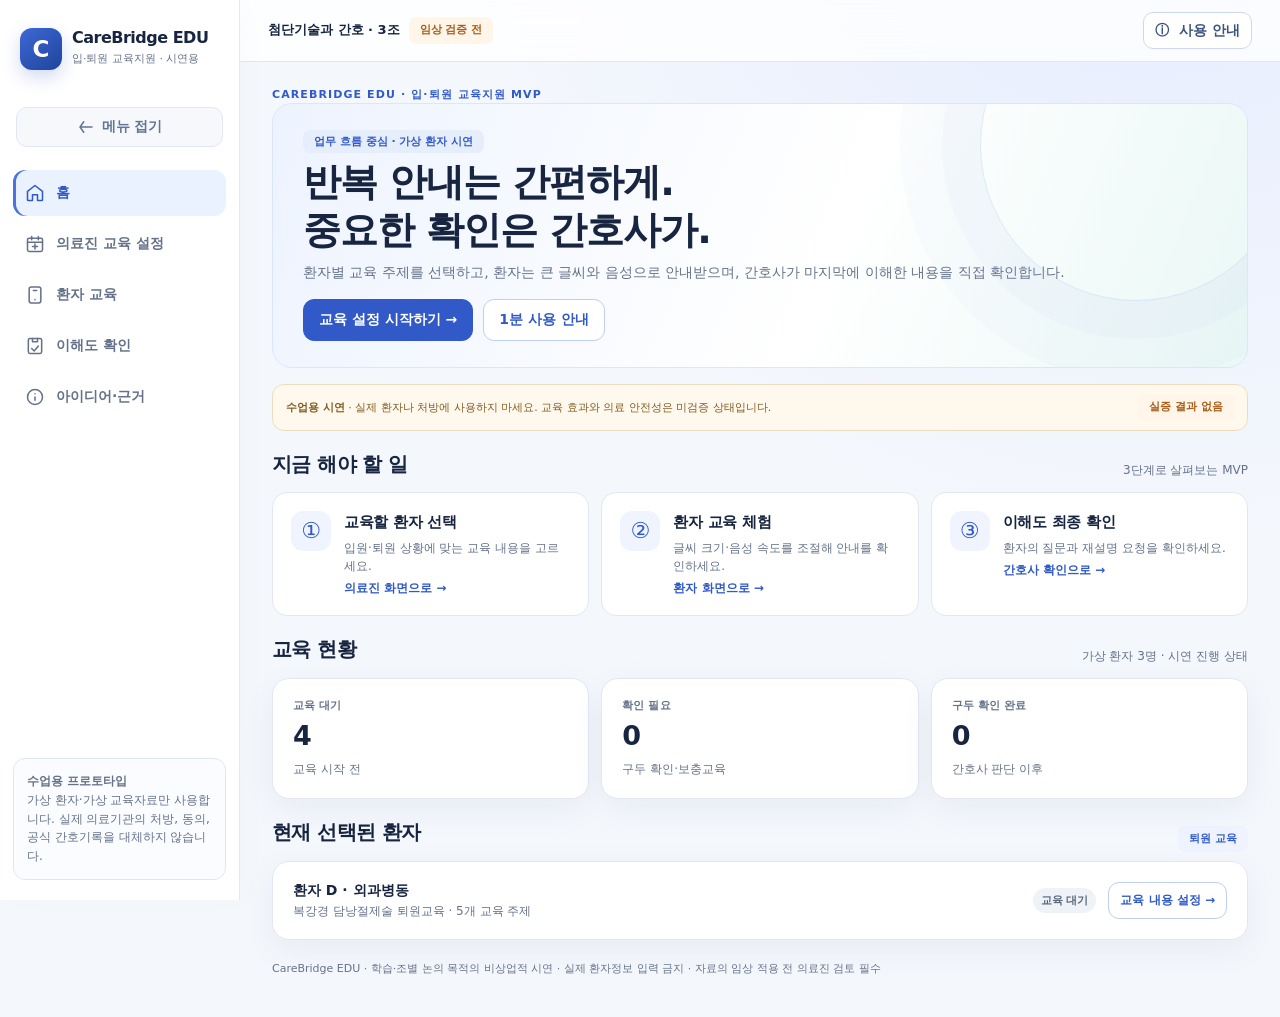
==== commit 0bc5da8f: "feat: add evidence-based simulated laparoscopic cholecystectomy patient D" ====
--- a/index.html
+++ b/index.html
@@ -50,8 +50,14 @@
 {id:"C",name:"환자 C",age:45,dept:"혈액종양내과",phase:"입원",context:"입원 기본 안내",modules:[
 {id:"c1",title:"병동 이용 및 문의",text:"입원 중 불편함이나 궁금한 사항이 있으면 담당 간호사에게 알려주세요. 병동 이용 규칙은 병원 안내에 따라 확인하세요.",ask:"입원 중 질문이 생기면 어떻게 하시겠어요?"},
 {id:"c2",title:"감염 관련 주의사항 확인",text:"손 위생 등 기본적인 감염 예방 행동에 관해 의료진의 안내를 받으세요. 환자별 감염 예방 조치는 치료 상태에 따라 다를 수 있으니 반드시 확인해야 합니다.",ask:"감염 예방에 관한 개인별 주의사항은 어디서 확인하시겠어요?"},
-{id:"c3",title:"증상 및 검사 일정",text:"새로운 증상이나 몸 상태의 변화를 느끼면 즉시 담당 의료진에게 알리세요. 검사·치료 일정은 병동에서 개별 안내받으세요.",ask:"새로운 증상이 생기면 누구에게 말씀하시겠어요?"}]}];
-var state={page:"home",active:"A",phase:"intro",index:0,font:"normal",speed:.8,contrast:false,reviewTopic:"",listening:false,progress:{},selected:{},notes:{},collapsed:false,aboutTab:"ideas"};
+{id:"c3",title:"증상 및 검사 일정",text:"새로운 증상이나 몸 상태의 변화를 느끼면 즉시 담당 의료진에게 알리세요. 검사·치료 일정은 병동에서 개별 안내받으세요.",ask:"새로운 증상이 생기면 누구에게 말씀하시겠어요?"}]},
+{id:"D",name:"환자 D",age:58,dept:"외과병동",phase:"퇴원",context:"복강경 담낭절제술 퇴원교육",featured:true,source:"MedlinePlus·NHS 공개 환자교육 자료를 한국어로 재구성",sourceUrl:"https://medlineplus.gov/ency/patientinstructions/000117.htm",materialUrl:"./materials/laparoscopic-cholecystectomy-discharge.html",modules:[
+{id:"d1",title:"회복과 활동",text:"복강경 담낭절제술 후에는 회복 상태에 맞춰 가볍게 걷는 것부터 시작하고 활동을 조금씩 늘리세요. 무거운 물건 들기나 격한 운동을 다시 시작할 때는 담당 의료진에게 확인하세요. 움직일 때 통증이 심해지면 멈추고 상담하세요.",ask:"활동은 어떻게 다시 시작하고, 힘든 활동을 해도 되는 시점은 누구에게 확인하시겠어요?"},
+{id:"d2",title:"상처 관리",text:"상처를 덮은 드레싱과 봉합 방법에 따라 샤워·교체 시점이 다르므로 퇴원 전에 간호사에게 확인하세요. 의료진이 허락하기 전까지 욕조에 몸을 담그거나 수영하지 마세요. 상처가 심하게 붉어지거나 뜨겁고, 고름처럼 보이는 분비물이 생기면 병원에 연락하세요.",ask:"상처가 붉고 뜨겁거나 분비물이 생기면 어떻게 하시겠어요?"},
+{id:"d3",title:"식사와 배변",text:"회복기에는 균형 잡힌 식사를 하되 처음에는 소량씩 먹는 것이 편할 수 있습니다. 기름진 음식을 먹고 불편하다면 한동안 줄이는 방법을 의료진과 상의하세요. 묽은 변이 생길 수 있지만 오래 지속되거나 심하면 상담하세요.",ask:"식사 후 불편감이나 지속적인 설사가 있으면 어떻게 하시겠어요?"},
+{id:"d4",title:"약 복용과 외래 일정",text:"복용할 약의 이름, 용법, 주의사항은 퇴원 시 처방전과 의료진의 설명을 기준으로 확인하세요. 임의로 약을 중단하거나 양을 바꾸지 마세요. 외래 방문 여부·일정과 병원 문의처는 퇴원 전에 꼭 확인하세요. 이 시연에는 실제 처방이나 예약 정보가 없습니다.",ask:"집에서 복용할 약과 외래 날짜를 어디에서 확인하실 건가요?"},
+{id:"d5",title:"꼭 알려야 할 경고 증상",text:"열이 나거나 복통이 점점 심해질 때, 상처에 출혈·열감·고름이 보일 때, 피부나 눈이 노랗게 변하거나 먹고 마시기 어려울 때는 즉시 병원에 문의하세요. 숨이 차거나 가슴 통증처럼 응급 증상이 있으면 즉시 응급의료 도움을 요청하세요.",ask:"어떤 증상이 생기면 병원이나 응급의료기관에 즉시 도움을 요청하시겠어요?"}]}];
+var state={page:"home",active:"D",phase:"intro",index:0,font:"normal",speed:.8,contrast:false,reviewTopic:"",listening:false,progress:{},selected:{},notes:{},collapsed:false,aboutTab:"ideas"};
 DATA.forEach(function(p){state.selected[p.id]=p.modules.map(function(m){return m.id});state.progress[p.id]={status:"wait",answers:{},question:"",completed:false,verified:false};state.notes[p.id]=""});
 var app=document.getElementById("app");
 function patient(){return DATA.find(function(p){return p.id===state.active})}
--- a/assets/ui-v02.css
+++ b/assets/ui-v02.css
@@ -167,4 +167,14 @@
 }
 @media(prefers-reduced-motion:reduce){
 *,*::before,*::after{animation:none!important;transition:none!important;scroll-behavior:auto!important;transform:none!important}
-}+}
+/* Smartphone: show tiny labels as well as icons, avoiding mystery navigation */
+@media(max-width:600px){
+  .sidebar{height:70px}
+  .sidebar .logo{display:none}
+  .sidebar .nav{width:100%;justify-content:space-between}
+  .sidebar .nav button{flex:1;min-width:0;display:flex;flex-direction:column;gap:1px;justify-content:center;align-items:center;min-height:56px;padding:5px 2px!important}
+  .sidebar .nav button .nav-label{display:block!important;font-size:10px;line-height:1.15;max-width:100%;text-align:center;font-weight:700;white-space:normal}
+  .sidebar .nav button svg{width:19px;height:19px}
+  .sidebar .nav button.active{box-shadow:inset 0 -3px 0 #4974e0}
+}
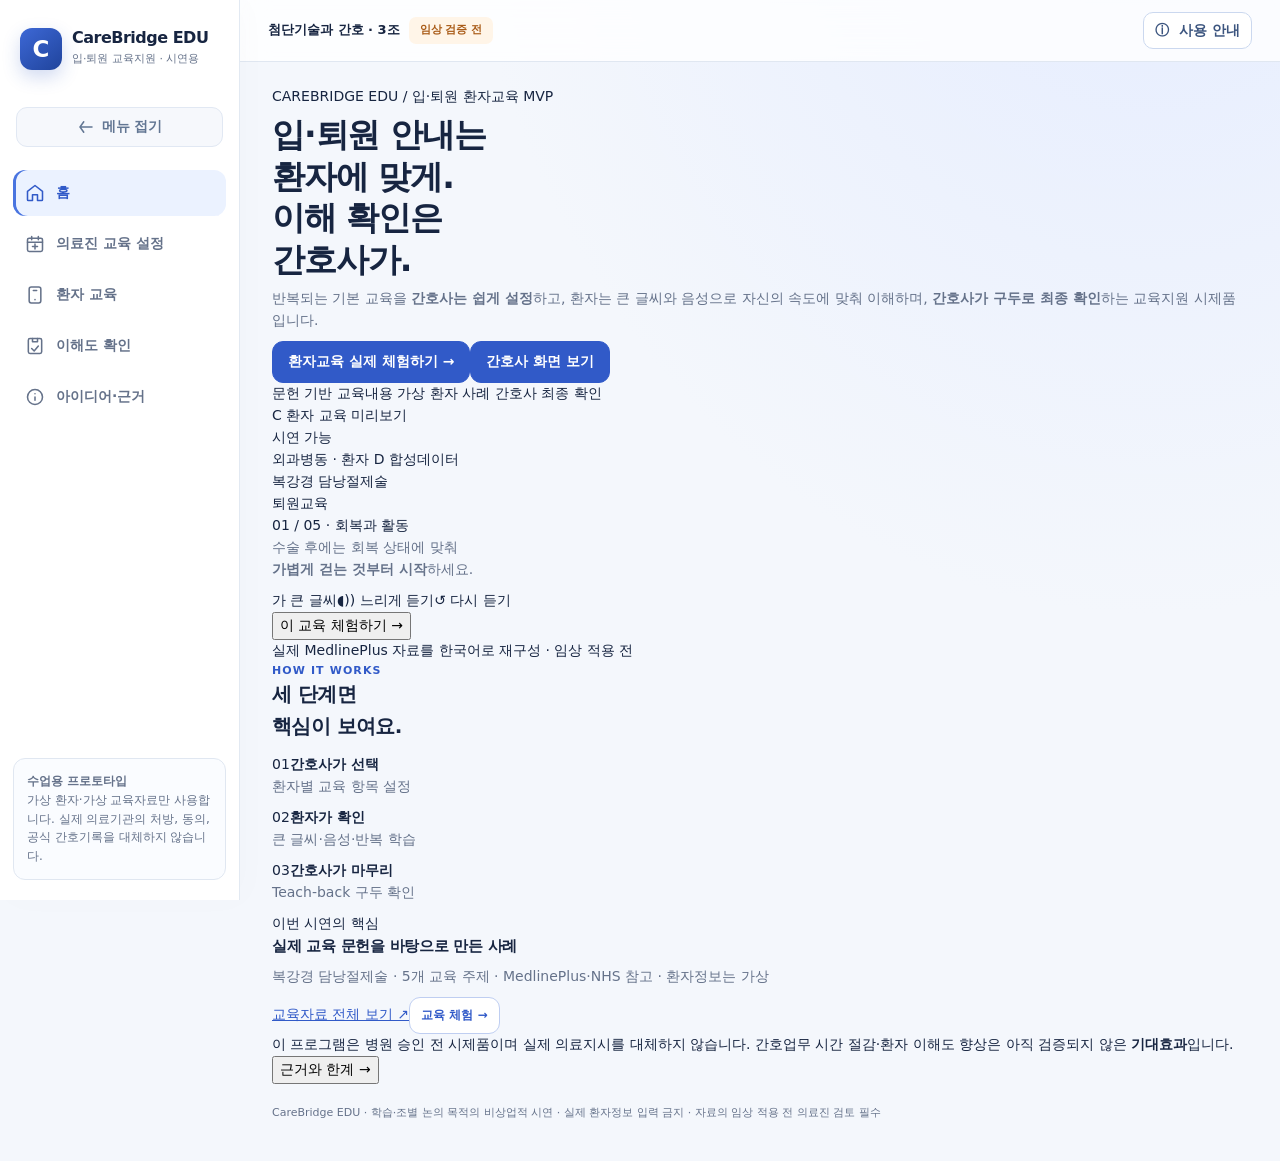
==== commit 7358fb23: "feat: launch-style product home with featured clinical-content demo" ====
--- a/index.html
+++ b/index.html
@@ -70,20 +70,27 @@
 function setPatient(id){if(!DATA.some(function(p){return p.id===id}))return;stopSpeech();state.active=id;state.phase=state.progress[id].completed?"finished":"intro";state.index=0;render()}
 function footer(){return '<div class="footer">CareBridge EDU · 학습·조별 논의 목적의 비상업적 시연 · 실제 환자정보 입력 금지 · 자료의 임상 적용 전 의료진 검토 필수</div>'}
 function home(){
-var statuses=DATA.map(function(p){return state.progress[p.id].status});
-var waiting=statuses.filter(function(s){return s==="wait"}).length, reviewing=statuses.filter(function(s){return s==="review"||s==="needs"}).length, verified=statuses.filter(function(s){return s==="verified"}).length;
-var p=patient(),pr=prog();
-return '<div class="eyebrow">CAREBRIDGE EDU · 입·퇴원 교육지원 MVP</div>'
-+'<section class="hero"><span class="tag" style="background:#e5eefa">업무 흐름 중심 · 가상 환자 시연</span><h1>반복 안내는 간편하게.<br>중요한 확인은 간호사가.</h1><p class="lead">환자별 교육 주제를 선택하고, 환자는 큰 글씨와 음성으로 안내받으며, 간호사가 마지막에 이해한 내용을 직접 확인합니다.</p>'
-+'<div class="hero-actions"><button class="btn" data-nav="nurse">교육 설정 시작하기 →</button><button class="btn ghost" data-action="show-help">1분 사용 안내</button></div></section>'
-+'<div class="slim-alert"><span><strong>수업용 시연</strong> · 실제 환자나 처방에 사용하지 마세요. 교육 효과와 의료 안전성은 미검증 상태입니다.</span><span class="tag warn">실증 결과 없음</span></div>'
-+'<section class="section"><div class="row between"><h2>지금 해야 할 일</h2><span class="quick-metadata">3단계로 살펴보는 MVP</span></div><div class="guide-steps">'
-+'<button class="guide-step" data-nav="nurse"><span class="symbol" aria-hidden="true">①</span><span><h3>교육할 환자 선택</h3><div class="small">입원·퇴원 상황에 맞는 교육 내용을 고르세요.</div><div class="action">의료진 화면으로 →</div></span></button>'
-+'<button class="guide-step" data-nav="patient"><span class="symbol" aria-hidden="true">②</span><span><h3>환자 교육 체험</h3><div class="small">글씨 크기·음성 속도를 조절해 안내를 확인하세요.</div><div class="action">환자 화면으로 →</div></span></button>'
-+'<button class="guide-step" data-nav="review"><span class="symbol" aria-hidden="true">③</span><span><h3>이해도 최종 확인</h3><div class="small">환자의 질문과 재설명 요청을 확인하세요.</div><div class="action">간호사 확인으로 →</div></span></button>'
-+'</div></section>'
-+'<section class="section"><div class="row between"><h2>교육 현황</h2><span class="small">가상 환자 3명 · 시연 진행 상태</span></div><div class="cards"><div class="card"><div class="label">교육 대기</div><div class="num">'+waiting+'</div><span class="small">교육 시작 전</span></div><div class="card"><div class="label">확인 필요</div><div class="num">'+reviewing+'</div><span class="small">구두 확인·보충교육</span></div><div class="card"><div class="label">구두 확인 완료</div><div class="num">'+verified+'</div><span class="small">간호사 판단 이후</span></div></div></section>'
-+'<section class="section"><div class="row between"><h2>현재 선택된 환자</h2><span class="tag">'+p.phase+' 교육</span></div><div class="card row between"><div><strong>'+p.name+' · '+p.dept+'</strong><div class="small">'+p.context+' · '+patient().modules.length+'개 교육 주제</div></div><div class="row">'+badge(pr.status)+'<button class="btn small ghost" data-nav="nurse">교육 내용 설정 →</button></div></div></section>'
+var p=DATA.find(function(x){return x.id==="D"});
+return '<section class="product-hero" aria-label="CareBridge EDU 시제품 소개">'
++'<div class="product-copy"><div class="product-overline"><span class="product-spark"></span> CAREBRIDGE EDU <span class="product-separator">/</span> 입·퇴원 환자교육 MVP</div>'
++'<h1>입·퇴원 안내는<br><span class="product-highlight">환자에 맞게.</span><br>이해 확인은<br>간호사가.</h1>'
++'<p class="product-subtitle">반복되는 기본 교육을 <strong>간호사는 쉽게 설정</strong>하고, 환자는 큰 글씨와 음성으로 자신의 속도에 맞춰 이해하며, <strong>간호사가 구두로 최종 확인</strong>하는 교육지원 시제품입니다.</p>'
++'<div class="product-actions"><button class="btn product-primary" data-action="demo-featured">환자교육 실제 체험하기 <span aria-hidden="true">→</span></button><button class="btn product-secondary" data-action="demo-setup">간호사 화면 보기</button></div>'
++'<div class="product-proof"><span class="product-dot"></span> 문헌 기반 교육내용 <span class="product-divider"></span> 가상 환자 사례 <span class="product-divider"></span> 간호사 최종 확인</div>'
++'</div><div class="product-visual"><div class="device-halo" aria-hidden="true"></div><div class="device-window">'
++'<div class="device-header"><div class="device-brand"><span class="device-mark">C</span> 환자 교육 미리보기</div><span class="device-status">시연 가능</span></div>'
++'<div class="device-body"><div class="device-eyebrow">외과병동 · 환자 D <span class="device-badge">합성데이터</span></div>'
++'<div class="device-topic">복강경 담낭절제술<br>퇴원교육</div><div class="device-progress"><span></span></div>'
++'<div class="device-content-tag">01 / 05 · 회복과 활동</div><p class="device-description">수술 후에는 회복 상태에 맞춰<br><strong>가볍게 걷는 것부터 시작</strong>하세요.</p>'
++'<div class="device-options"><span>가 큰 글씨</span><span>◖)) 느리게 듣기</span><span>↺ 다시 듣기</span></div>'
++'<button class="device-action" data-action="demo-featured">이 교육 체험하기 <span aria-hidden="true">→</span></button>'
++'</div><div class="device-footer">실제 MedlinePlus 자료를 한국어로 재구성 · 임상 적용 전</div></div></div></section>'
++'<section class="value-strip" aria-label="세 단계 작동 방식"><div class="value-head"><div class="eyebrow">HOW IT WORKS</div><h2>세 단계면<br>핵심이 보여요.</h2></div><div class="value-features">'
++'<div class="value-feature"><span class="value-num">01</span><strong>간호사가 선택</strong><p>환자별 교육 항목 설정</p></div>'
++'<div class="value-feature"><span class="value-num">02</span><strong>환자가 확인</strong><p>큰 글씨·음성·반복 학습</p></div>'
++'<div class="value-feature"><span class="value-num">03</span><strong>간호사가 마무리</strong><p>Teach-back 구두 확인</p></div></div></section>'
++'<section class="real-material" aria-label="탑재된 환자교육 콘텐츠"><div class="material-summary"><span class="material-pill">이번 시연의 핵심</span><div><h3>실제 교육 문헌을 바탕으로 만든 사례</h3><p>복강경 담낭절제술 · 5개 교육 주제 · MedlinePlus·NHS 참고 · 환자정보는 가상</p></div></div><div class="material-links"><a class="material-link" href="'+p.materialUrl+'" target="_blank" rel="noopener noreferrer">교육자료 전체 보기 ↗</a><button class="btn small ghost" data-action="demo-featured">교육 체험 →</button></div></section>'
++'<div class="mini-disclaimer">이 프로그램은 병원 승인 전 시제품이며 실제 의료지시를 대체하지 않습니다. 간호업무 시간 절감·환자 이해도 향상은 아직 검증되지 않은 <strong>기대효과</strong>입니다. <button data-nav="about" class="disclaimer-link">근거와 한계 →</button></div>'
 +footer();
 }
 function nurse(){
@@ -188,6 +195,8 @@
 if(a==="close-help"){closeHelp();return}
 if(a==="help-start"){closeHelp();jump("nurse");return}
 if(b.dataset.about){state.aboutTab=b.dataset.about;render();return}
+if(a==="demo-featured"){stopSpeech();state.active="D";var demo=state.progress.D;demo.status="progress";demo.completed=false;demo.verified=false;demo.answers={};demo.question="";state.index=0;state.phase="reading";jump("patient");return}
+if(a==="demo-setup"){stopSpeech();state.active="D";state.phase="intro";jump("nurse");return}
 if(a==="select-all"){state.selected[state.active]=patient().modules.map(function(m){return m.id});prog().answers={};prog().completed=false;prog().verified=false;prog().status="wait";state.phase="intro";render();notify("모든 교육 모듈을 선택했어요.");return}
 if(a==="reset-demo"){DATA.forEach(function(p){state.selected[p.id]=p.modules.map(function(m){return m.id});state.progress[p.id]={status:"wait",answers:{},question:"",completed:false,verified:false};state.notes[p.id]=""});state.phase="intro";state.index=0;render();notify("가상 환자 시연 상태를 초기화했어요.");return}
 if(!a)return;
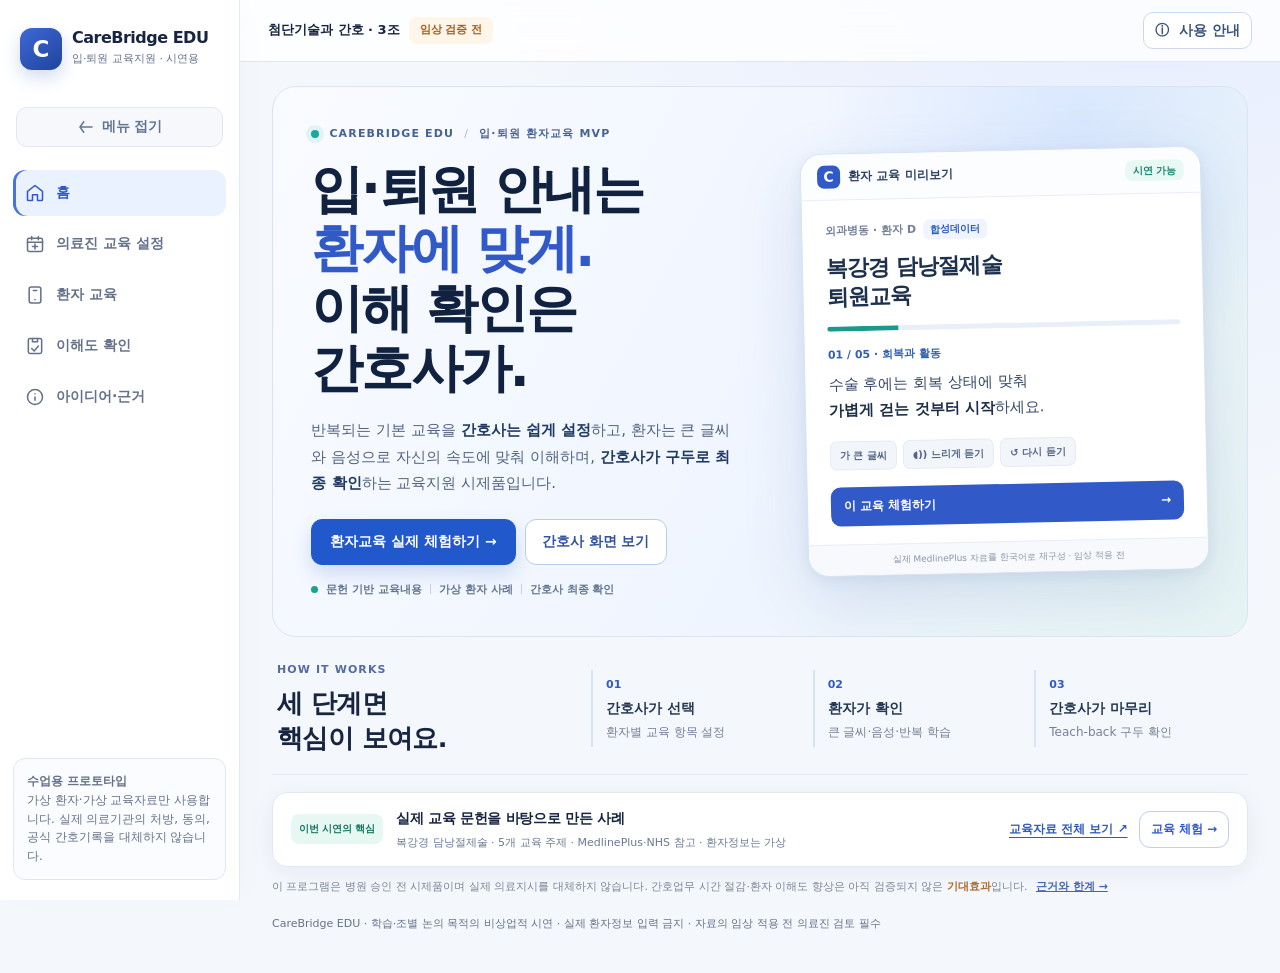
==== commit 5b2a326b: "style: enable product presentation and education preview UI on main" ====
--- a/index.html
+++ b/index.html
@@ -15,6 +15,7 @@
 @media(prefers-reduced-motion:reduce){*{transition:none!important;scroll-behavior:auto!important}}
 </style>
 <link rel="stylesheet" href="./assets/ui-v02.css">
+<link rel="stylesheet" href="./assets/ui-v03.css">
 </head>
 <body>
 <div class="layout" id="shell">
@@ -97,9 +98,9 @@
 var p=patient(),pr=prog(),mods=selectedModules(),count=mods.length;
 return '<div class="eyebrow">STEP 1 · NURSE WORKSPACE</div><div class="row between"><div><h1>교육할 환자와 항목 선택</h1><p class="lead">가상 환자를 선택하고 필요한 교육만 체크하세요. 선택 후 바로 환자 화면을 체험할 수 있어요.</p></div><button class="btn small ghost" data-action="show-help">사용 안내</button></div>'
 +'<div class="flow-steps"><span class="flow-step current">1 · 간호사 교육 설정</span><span class="flow-arrow">›</span><span class="flow-step">2 · 환자 맞춤 교육</span><span class="flow-arrow">›</span><span class="flow-step">3 · 이해도 확인</span></div>'
-+'<div class="nurse-layout"><section class="card"><h3>환자 선택 <span class="small">· 3명 시연 데이터</span></h3><div class="patient-list">'+DATA.map(function(x){return '<button class="patient-row '+(x.id===state.active?"selected":"")+'" data-patient="'+x.id+'" aria-pressed="'+(x.id===state.active)+'"><span><strong>'+x.name+'</strong><br><span class="tiny muted">'+x.dept+' · '+x.phase+'</span></span>'+badge(state.progress[x.id].status)+'</button>'}).join('')+'</div><div class="group"><div class="note">가상 환자만 사용합니다. 실제 환자 이름이나 정보를 입력하지 마세요.</div></div><button class="btn small subtle" data-action="reset-demo">시연 상태 초기화</button></section>'
++'<div class="nurse-layout"><section class="card"><h3>환자 선택 <span class="small">· 3명 시연 데이터</span></h3><div class="patient-list">'+DATA.map(function(x){return '<button class="patient-row '+(x.id===state.active?"selected":"")+'" data-patient="'+x.id+'" aria-pressed="'+(x.id===state.active)+'"><span><strong>'+x.name+'</strong><br><span class="tiny muted">'+x.dept+' · '+x.phase+(x.featured?' · 문헌기반 사례':'')+'</span></span>'+badge(state.progress[x.id].status)+'</button>'}).join('')+'</div><div class="group"><div class="note">가상 환자만 사용합니다. 실제 환자 이름이나 정보를 입력하지 마세요.</div></div><button class="btn small subtle" data-action="reset-demo">시연 상태 초기화</button></section>'
 +'<section class="card"><div class="row between"><div><div class="eyebrow">'+p.phase+' 시 환자 안내</div><h2 style="margin:4px 0 8px">'+p.name+' · '+p.context+'</h2></div>'+badge(pr.status)+'</div><div class="info"><div><span>사용 부서</span><strong>'+p.dept+'</strong></div><div><span>교육 항목</span><strong>'+count+'개 선택 / 전체 '+p.modules.length+'개</strong></div></div>'
-+'<div class="group"><div class="row between"><h3>교육 모듈 <span class="small">· 항목을 눌러 선택하거나 해제</span></h3><button class="btn small subtle" data-action="select-all">모두 선택</button></div>'
++(p.materialUrl?'<div class="source-banner"><span class="source-label">문헌 기반 교육 사례</span><span>합성데이터 · '+p.modules.length+'개 주제</span><a href="'+p.materialUrl+'" target="_blank" rel="noopener noreferrer">전체 교육자료 보기 ↗</a></div>':'')+'<div class="group"><div class="row between"><h3>교육 모듈 <span class="small">· 항목을 눌러 선택하거나 해제</span></h3><button class="btn small subtle" data-action="select-all">모두 선택</button></div>'
 +p.modules.map(function(m){return '<label class="module"><input type="checkbox" data-module="'+m.id+'" '+(state.selected[p.id].indexOf(m.id)>=0?"checked":"")+'><span><strong>'+m.title+'</strong><span class="small">'+m.text.substring(0,78)+'…</span></span></label>'}).join('')+'</div>'
 +'<div class="slim-alert"><span>선택한 주제만 환자 화면에 표시해요. 병원의 승인된 교육자료를 대체하지 않습니다.</span></div>'
 +'<div class="row between" style="margin-top:15px"><span class="small">'+count+'개 주제로 환자 교육 시연</span><div class="row"><button class="btn small ghost" data-nav="review">교육 결과 확인</button><button class="btn" data-action="begin" '+(count?"":"disabled")+'>환자 교육 시작하기 →</button></div></div></section></div>'+footer();
@@ -113,6 +114,7 @@
 var h='<div class="patient-stage"><div class="eyebrow">STEP 2 · PATIENT EDUCATION</div><div class="row between"><div><h1>환자 맞춤 안내</h1><p class="lead"><strong>'+p.name+'</strong> · '+p.dept+' · '+p.phase+' 교육</p></div><span class="tag warn">가상 환자 시연</span></div>'
 +'<div class="flow-steps"><span class="flow-step done">1 · 교육 설정</span><span class="flow-arrow">›</span><span class="flow-step '+(st===1?"current":st>1?"done":"")+'">2 · 내용 읽고 듣기</span><span class="flow-arrow">›</span><span class="flow-step '+(st>=2?"current":"")+'">3 · 이해 여부 표시</span></div>'
 +readerControls();
+if(p.materialUrl)h+='<div class="source-banner patient-source"><span class="source-label">문헌 기반 교육</span><span>가상 환자 · 실제 처방 아님</span><a href="'+p.materialUrl+'" target="_blank" rel="noopener noreferrer">교육자료 전체 보기 ↗</a></div>';
 if(!total)return h+'<section class="card"><h2>선택된 교육이 없어요</h2><p>의료진 화면에서 교육할 주제를 먼저 선택하세요.</p><button class="btn" data-nav="nurse">교육 설정하기 →</button></section></div>'+footer();
 if(state.phase==="intro"&&!pr.completed){
 h+='<section class="card"><div class="eyebrow">교육 준비 · '+total+'개 주제</div><h2>'+p.context+'</h2><p>안내를 한 주제씩 읽거나 들을 수 있어요. 이해하기 어렵다면 다시 듣거나 간호사에게 질문을 남기세요.</p><div class="row"><button class="btn" data-action="start-reading">첫 번째 안내 읽기 →</button><button class="btn ghost" data-nav="nurse">교육 설정으로</button></div></section>';
--- a/assets/ui-v03.css
+++ b/assets/ui-v03.css
@@ -0,0 +1,51 @@
+/* CareBridge EDU v0.3 — product reveal & evidence-backed case experience */
+.product-hero{position:relative;display:grid;grid-template-columns:minmax(0,1.03fr) minmax(360px,.97fr);align-items:center;gap:clamp(24px,4.5vw,70px);min-height:435px;padding:clamp(22px,3vw,42px);border-radius:24px;overflow:hidden;background:linear-gradient(118deg,#f9fbff 0%,#eff5ff 58%,#e7f4f4 100%);border:1px solid #dae4f0;isolation:isolate}
+.product-hero:before{content:"";position:absolute;width:520px;height:520px;right:-95px;top:-230px;border-radius:50%;background:radial-gradient(circle,#c5dafe80 0,transparent 70%);z-index:-1;pointer-events:none}
+.product-copy{position:relative;z-index:1}.product-overline{display:flex;align-items:center;gap:10px;font-size:11px;font-weight:850;letter-spacing:.105em;color:#466295;margin-bottom:16px}
+.product-spark{width:8px;height:8px;border-radius:50%;background:#19a99b;box-shadow:0 0 0 5px #1fab9c19}.product-separator{font-weight:400;color:#a5b3cb}
+.content .product-hero h1{font-size:clamp(37px,4.1vw,58px);line-height:1.14;letter-spacing:-2.4px;margin:0 0 19px;color:#10223f;font-weight:850}
+.product-highlight{color:#315ac8}
+.product-subtitle{font-size:clamp(13px,1.2vw,15px);line-height:1.77;max-width:440px;color:#52637f;margin-bottom:17px!important}
+.product-subtitle strong{color:#213a61}
+.product-actions{display:flex;align-items:center;flex-wrap:wrap;gap:9px;margin:22px 0 16px}
+.btn.product-primary{background:#2158cb;color:#fff;border-color:#2158cb;box-shadow:0 9px 19px #1e53b92c;padding:11px 18px;min-height:46px}
+.btn.product-secondary{background:#fff;color:#3153a2;border-color:#b9ccee;padding:11px 16px;min-height:46px}
+.product-proof{display:flex;align-items:center;flex-wrap:wrap;gap:8px;font-size:11px;color:#62758f;font-weight:650}
+.product-dot{width:7px;height:7px;background:#16a38e;border-radius:50%}.product-divider{height:10px;width:1px;background:#c6d1e1}
+.product-visual{position:relative;display:flex;justify-content:center;align-items:center;min-width:0;perspective:900px;padding:18px 3px}
+.device-halo{position:absolute;width:95%;aspect-ratio:1;border-radius:50%;background:radial-gradient(circle,#b7d0fa9c 0,#d3e4ff55 45%,transparent 68%);filter:blur(12px);pointer-events:none}
+.device-window{position:relative;z-index:1;width:min(100%,435px);background:white;border:1px solid #d7e3f5;border-radius:21px;box-shadow:0 23px 65px #2d579b26,0 4px 13px #1f467712;overflow:hidden;transform:rotate(-1.2deg) translateY(0);animation:preview-in .75s cubic-bezier(.19,1,.22,1) both}
+@keyframes preview-in{from{opacity:.2;transform:rotate(-3.4deg) translateY(25px) scale(.97)}to{opacity:1;transform:rotate(-1.2deg) translateY(0) scale(1)}}
+.device-header{display:flex;align-items:center;justify-content:space-between;gap:8px;padding:11px 16px;border-bottom:1px solid #e9edf6;background:#fcfdff}
+.device-brand{display:flex;align-items:center;gap:8px;font-weight:750;font-size:12px;color:#2e4263}
+.device-mark{display:inline-grid;place-items:center;border-radius:7px;width:23px;height:23px;background:#315ac8;color:white;font-size:14px}
+.device-status{font-size:10px;color:#128673;background:#e8f8f2;padding:3px 8px;border-radius:8px;font-weight:800;white-space:nowrap}
+.device-body{padding:21px 23px 18px}.device-eyebrow{color:#738199;font-size:11px;font-weight:700}.device-badge{display:inline-block;color:#275bb9;background:#eff4ff;padding:2px 7px;border-radius:6px;font-size:10px;margin-left:3px}
+.device-topic{font-size:22px;font-weight:850;line-height:1.32;color:#1d304c;letter-spacing:-.9px;margin:12px 0 15px}
+.device-progress{height:5px;background:#e8eff8;border-radius:15px;overflow:hidden;margin-bottom:15px}.device-progress span{display:block;width:20%;height:100%;background:#1a998c}
+.device-content-tag{font-size:11px;color:#3260b3;font-weight:800}.device-description{color:#374965;line-height:1.75;font-size:15px;margin:8px 0 17px!important}.device-description strong{color:#1d2e47}
+.device-options{display:flex;gap:6px;flex-wrap:wrap;margin-bottom:17px}.device-options span{background:#f2f5fa;border:1px solid #e5ebf4;color:#536785;font-size:10px;font-weight:700;padding:6px 9px;border-radius:7px}
+.device-action{width:100%;min-height:38px;border:0;border-radius:10px;background:#315ac8;color:white;font-size:12px;font-weight:750;display:flex;align-items:center;justify-content:space-between;padding:10px 13px;cursor:pointer;transition:transform .18s,background .18s}.device-action:hover{background:#234caf;transform:translateY(-1px)}
+.device-footer{background:#f7f9fc;border-top:1px solid #e9eef5;padding:8px 16px;font-size:9px;text-align:center;color:#8a96aa}
+.value-strip{display:grid;grid-template-columns:minmax(200px,.82fr) minmax(0,1.85fr);gap:25px;align-items:center;padding:24px 5px 18px;border-bottom:1px solid #e2e8f1}
+.value-head .eyebrow{color:#526ba1}.value-head h2{font-size:clamp(20px,2vw,26px);line-height:1.37;margin:7px 0 0;font-weight:850}
+.value-features{display:grid;grid-template-columns:repeat(3,minmax(0,1fr));gap:13px}
+.value-feature{padding:6px 13px;border-left:2px solid #d8e3f4}
+.value-num{display:block;font-size:11px;font-weight:850;color:#315ac8;margin-bottom:5px}
+.value-feature strong{font-size:14px;display:block;margin-bottom:4px;color:#243853}.value-feature p{font-size:12px;color:#758097;line-height:1.4;margin:0}
+.real-material{background:#fff;display:flex;align-items:center;justify-content:space-between;gap:16px;border:1px solid #e1e8f1;border-radius:15px;padding:15px 18px;margin-top:17px;box-shadow:0 5px 24px #273c6610}
+.material-summary{display:flex;align-items:center;gap:13px;min-width:0}.material-summary h3{margin:0 0 4px;font-size:14px}.material-summary p{margin:0;color:#697994;font-size:11px}
+.material-pill{background:#e7f8f3;color:#13755f;border-radius:8px;padding:7px 8px;font-size:10px;letter-spacing:-.01em;font-weight:800;white-space:nowrap}
+.material-links{display:flex;align-items:center;gap:11px;white-space:nowrap}.material-link{font-size:12px;font-weight:800;color:#2d5bbb;text-decoration:underline;text-underline-offset:4px}
+.mini-disclaimer{font-size:11px;color:#7a8496;line-height:1.5;margin-top:12px}
+.mini-disclaimer strong{color:#ae6929}
+.disclaimer-link{border:0;background:transparent;color:#4066b2;font-weight:750;text-decoration:underline;cursor:pointer;padding:0;margin-left:5px;font-size:11px}
+.source-banner{display:flex;align-items:center;gap:10px;flex-wrap:wrap;background:#eef8f6;border:1px solid #cfe7de;border-radius:11px;padding:9px 12px;color:#51677a;font-size:11px;margin-top:10px}
+.source-banner .source-label{color:#087c67;font-weight:800}.source-banner a{font-weight:800;color:#235bbc;margin-left:auto;font-size:11px}
+.patient-source{margin:8px 0 10px;background:#f3f8ff;border-color:#dae7f8}
+.patient-source .source-label{color:#2758b9}
+@media(max-width:1200px){.product-hero{gap:23px;grid-template-columns:minmax(0,1fr) minmax(310px,.9fr);padding:27px}.content .product-hero h1{font-size:clamp(35px,4.3vw,50px)}.device-body{padding:18px}.value-strip{gap:10px}}
+@media(max-width:940px){.product-hero{grid-template-columns:minmax(0,1fr) minmax(275px,.86fr);min-height:unset;gap:14px}.product-copy h1{letter-spacing:-1.7px!important}.product-proof{gap:5px}.device-topic{font-size:20px}.value-strip{grid-template-columns:1fr;gap:13px}.value-head h2 br{display:none}}
+@media(max-width:720px){.product-hero{grid-template-columns:1fr;padding:24px 18px;gap:18px}.content .product-hero h1{font-size:clamp(36px,7.6vw,51px);line-height:1.2}.product-subtitle{max-width:540px}.product-visual{padding:0}.device-window{transform:none;max-width:485px;animation:none}.value-features{gap:3px}.value-feature{padding:5px 8px}.real-material{align-items:flex-start;flex-direction:column}.material-links{align-self:stretch;justify-content:space-between}.source-banner a{margin-left:0}}
+@media(max-width:450px){.product-actions{flex-direction:column;align-items:stretch}.product-actions .btn{width:100%}.product-proof{font-size:10px}.product-hero{padding:21px 15px}.value-strip{padding:20px 2px}.value-features{grid-template-columns:1fr;gap:9px}.value-feature{padding:5px 10px}.value-feature strong{display:inline;margin-left:12px}.value-feature p{padding-left:28px}.material-summary{align-items:flex-start;flex-direction:column;gap:8px}.material-links{flex-wrap:wrap}}
+@media(prefers-reduced-motion:reduce){.device-window{animation:none!important;transform:none!important}.device-action:hover{transform:none}}
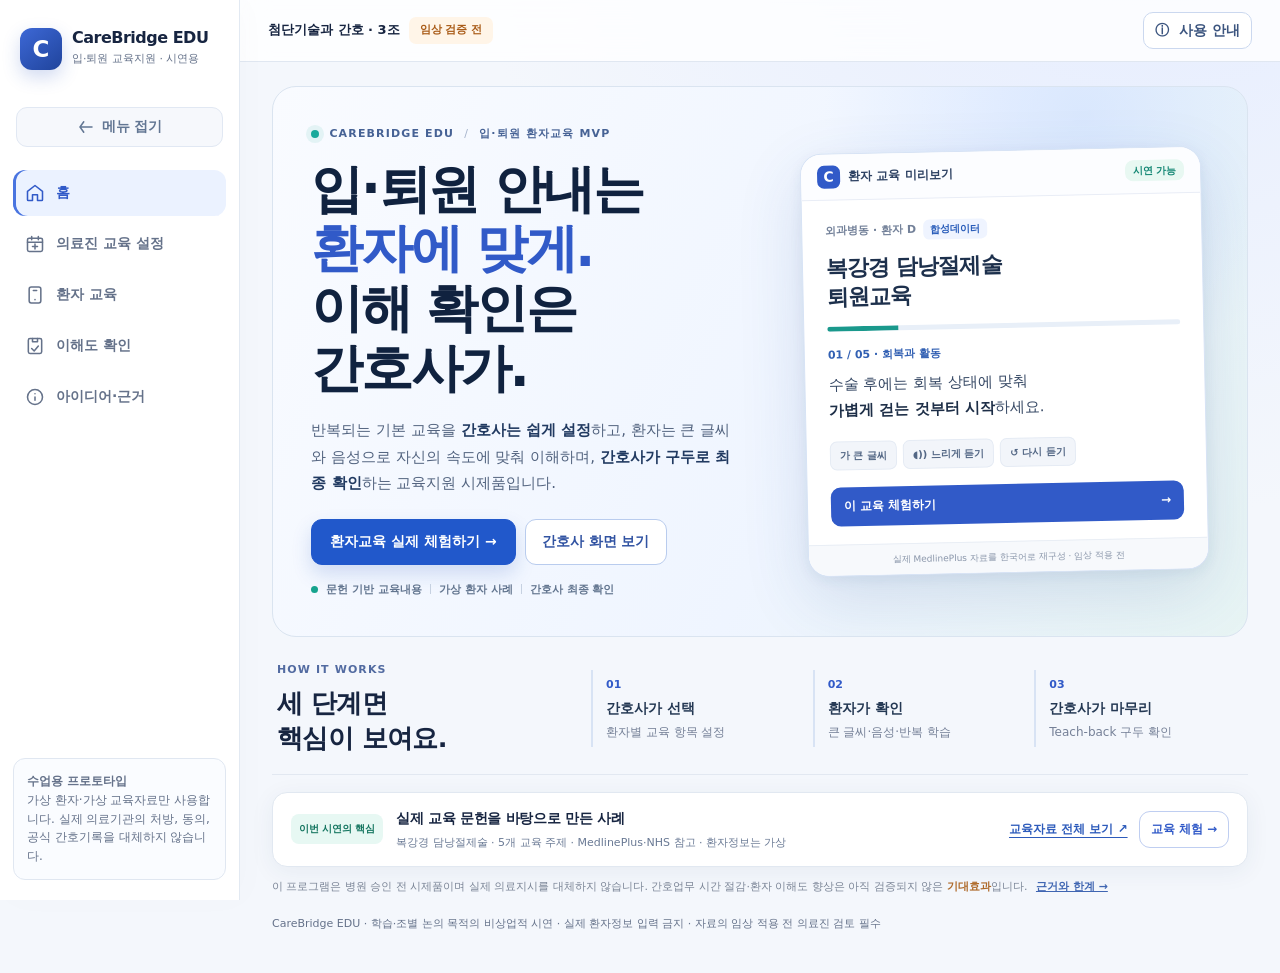
==== commit 653a7116: "fix: restrict page animation to sidebar tab navigation and update toggles without rerender" ====
--- a/index.html
+++ b/index.html
@@ -67,7 +67,7 @@
 function esc(v){return String(v==null?"":v).replace(/[&<>"']/g,function(c){return {"&":"&amp;","<":"&lt;",">":"&gt;",'"':"&quot;","'":"&#39;"}[c]})}
 function badge(s){return '<span class="status '+(s==="verified"?"complete":s==="review"||s==="needs"?"review":s==="progress"?"progress":"")+'">'+({wait:"교육 대기",progress:"교육 진행 중",review:"구두 확인 대기",needs:"추가 설명 필요",verified:"최종 확인 완료"}[s]||s)+'</span>'}
 function stopSpeech(){if("speechSynthesis" in window){window.speechSynthesis.cancel()}state.listening=false}
-function jump(page){stopSpeech();state.page=page;render();window.scrollTo(0,0)}
+function jump(page,fromMenuTab){var moved=state.page!==page;stopSpeech();state.page=page;render(Boolean(fromMenuTab&&moved));window.scrollTo(0,0)}
 function setPatient(id){if(!DATA.some(function(p){return p.id===id}))return;stopSpeech();state.active=id;state.phase=state.progress[id].completed?"finished":"intro";state.index=0;render()}
 function footer(){return '<div class="footer">CareBridge EDU · 학습·조별 논의 목적의 비상업적 시연 · 실제 환자정보 입력 금지 · 자료의 임상 적용 전 의료진 검토 필수</div>'}
 function home(){
@@ -98,12 +98,12 @@
 var p=patient(),pr=prog(),mods=selectedModules(),count=mods.length;
 return '<div class="eyebrow">STEP 1 · NURSE WORKSPACE</div><div class="row between"><div><h1>교육할 환자와 항목 선택</h1><p class="lead">가상 환자를 선택하고 필요한 교육만 체크하세요. 선택 후 바로 환자 화면을 체험할 수 있어요.</p></div><button class="btn small ghost" data-action="show-help">사용 안내</button></div>'
 +'<div class="flow-steps"><span class="flow-step current">1 · 간호사 교육 설정</span><span class="flow-arrow">›</span><span class="flow-step">2 · 환자 맞춤 교육</span><span class="flow-arrow">›</span><span class="flow-step">3 · 이해도 확인</span></div>'
-+'<div class="nurse-layout"><section class="card"><h3>환자 선택 <span class="small">· 3명 시연 데이터</span></h3><div class="patient-list">'+DATA.map(function(x){return '<button class="patient-row '+(x.id===state.active?"selected":"")+'" data-patient="'+x.id+'" aria-pressed="'+(x.id===state.active)+'"><span><strong>'+x.name+'</strong><br><span class="tiny muted">'+x.dept+' · '+x.phase+(x.featured?' · 문헌기반 사례':'')+'</span></span>'+badge(state.progress[x.id].status)+'</button>'}).join('')+'</div><div class="group"><div class="note">가상 환자만 사용합니다. 실제 환자 이름이나 정보를 입력하지 마세요.</div></div><button class="btn small subtle" data-action="reset-demo">시연 상태 초기화</button></section>'
-+'<section class="card"><div class="row between"><div><div class="eyebrow">'+p.phase+' 시 환자 안내</div><h2 style="margin:4px 0 8px">'+p.name+' · '+p.context+'</h2></div>'+badge(pr.status)+'</div><div class="info"><div><span>사용 부서</span><strong>'+p.dept+'</strong></div><div><span>교육 항목</span><strong>'+count+'개 선택 / 전체 '+p.modules.length+'개</strong></div></div>'
++'<div class="nurse-layout"><section class="card"><h3>환자 선택 <span class="small">· 4명 시연 데이터</span></h3><div class="patient-list">'+DATA.map(function(x){return '<button class="patient-row '+(x.id===state.active?"selected":"")+'" data-patient="'+x.id+'" aria-pressed="'+(x.id===state.active)+'"><span><strong>'+x.name+'</strong><br><span class="tiny muted">'+x.dept+' · '+x.phase+(x.featured?' · 문헌기반 사례':'')+'</span></span>'+badge(state.progress[x.id].status)+'</button>'}).join('')+'</div><div class="group"><div class="note">가상 환자만 사용합니다. 실제 환자 이름이나 정보를 입력하지 마세요.</div></div><button class="btn small subtle" data-action="reset-demo">시연 상태 초기화</button></section>'
++'<section class="card"><div class="row between"><div><div class="eyebrow">'+p.phase+' 시 환자 안내</div><h2 style="margin:4px 0 8px">'+p.name+' · '+p.context+'</h2></div><div data-nurse-status>'+badge(pr.status)+'</div></div><div class="info"><div><span>사용 부서</span><strong>'+p.dept+'</strong></div><div><span>교육 항목</span><strong data-selected-count>'+count+'개 선택 / 전체 '+p.modules.length+'개</strong></div></div>'
 +(p.materialUrl?'<div class="source-banner"><span class="source-label">문헌 기반 교육 사례</span><span>합성데이터 · '+p.modules.length+'개 주제</span><a href="'+p.materialUrl+'" target="_blank" rel="noopener noreferrer">전체 교육자료 보기 ↗</a></div>':'')+'<div class="group"><div class="row between"><h3>교육 모듈 <span class="small">· 항목을 눌러 선택하거나 해제</span></h3><button class="btn small subtle" data-action="select-all">모두 선택</button></div>'
 +p.modules.map(function(m){return '<label class="module"><input type="checkbox" data-module="'+m.id+'" '+(state.selected[p.id].indexOf(m.id)>=0?"checked":"")+'><span><strong>'+m.title+'</strong><span class="small">'+m.text.substring(0,78)+'…</span></span></label>'}).join('')+'</div>'
 +'<div class="slim-alert"><span>선택한 주제만 환자 화면에 표시해요. 병원의 승인된 교육자료를 대체하지 않습니다.</span></div>'
-+'<div class="row between" style="margin-top:15px"><span class="small">'+count+'개 주제로 환자 교육 시연</span><div class="row"><button class="btn small ghost" data-nav="review">교육 결과 확인</button><button class="btn" data-action="begin" '+(count?"":"disabled")+'>환자 교육 시작하기 →</button></div></div></section></div>'+footer();
++'<div class="row between" style="margin-top:15px"><span class="small" data-lesson-summary>'+count+'개 주제로 환자 교육 시연</span><div class="row"><button class="btn small ghost" data-nav="review">교육 결과 확인</button><button class="btn" data-action="begin" '+(count?"":"disabled")+'>환자 교육 시작하기 →</button></div></div></section></div>'+footer();
 }
 function readerControls(){
 return '<div class="reader-controls"><span class="control-label">글씨 크기</span><div class="switches" role="group" aria-label="글씨 크기"><button data-font="normal" aria-pressed="'+(state.font==="normal")+'" class="'+(state.font==="normal"?"selected":"")+'">기본</button><button data-font="large" aria-pressed="'+(state.font==="large")+'" class="'+(state.font==="large"?"selected":"")+'">크게</button><button data-font="xlarge" aria-pressed="'+(state.font==="xlarge")+'" class="'+(state.font==="xlarge"?"selected":"")+'">아주 크게</button></div><span class="control-label">읽기 속도</span><div class="switches" role="group" aria-label="음성 속도"><button data-speed=".8" aria-pressed="'+(state.speed===.8)+'" class="'+(state.speed===.8?"selected":"")+'">느리게</button><button data-speed="1" aria-pressed="'+(state.speed===1)+'" class="'+(state.speed===1?"selected":"")+'">보통</button><button data-speed="1.2" aria-pressed="'+(state.speed===1.2)+'" class="'+(state.speed===1.2?"selected":"")+'">빠르게</button></div><button class="btn small subtle" data-action="contrast" aria-pressed="'+state.contrast+'">◐ 고대비 '+(state.contrast?"끄기":"켜기")+'</button></div>';
@@ -164,7 +164,7 @@
 var box=document.createElement("div");box.className="overlay";box.id="guide-overlay";
 box.innerHTML='<div class="dialog" role="dialog" aria-modal="true" aria-label="CareBridge EDU 사용 안내"><div class="row between"><div><div class="eyebrow">QUICK GUIDE</div><h2>1분 사용 안내</h2></div><button class="btn small subtle" data-action="close-help" aria-label="사용 안내 닫기">✕ 닫기</button></div>'
 +'<p>처음 사용한다면 순서대로 버튼을 눌러보세요.</p>'
-+'<div class="guide-line"><span>1</span><div><b>간호사 · 환자와 교육 주제를 선택</b><p>의료진 메뉴에서 환자 A/B/C를 선택하고 교육 모듈을 체크해요.</p></div></div>'
++'<div class="guide-line"><span>1</span><div><b>간호사 · 환자와 교육 주제를 선택</b><p>의료진 메뉴에서 환자 A/B/C/D를 선택하고 교육 모듈을 체크해요.</p></div></div>'
 +'<div class="guide-line"><span>2</span><div><b>환자 · 내용을 읽고 듣기</b><p>환자 교육 메뉴에서 글씨 크기·읽기 속도를 조절하고 다음 안내로 이동해요.</p></div></div>'
 +'<div class="guide-line"><span>3</span><div><b>이해 확인 · 간호사가 마무리</b><p>환자가 재설명 요청을 표시하면 간호사가 직접 질문하고 구두 확인합니다.</p></div></div>'
 +'<div class="note amber" style="margin-top:9px">이용자는 가상 환자만 선택할 수 있습니다. 실제 환자정보와 병원 처방을 입력하거나 적용하지 마세요.</div>'
@@ -179,18 +179,30 @@
 setTimeout(function(){if(el.isConnected)el.remove()},2600);
 }
 
-function render(){
+function render(animateTab){
 document.querySelectorAll(".nav button").forEach(function(b){var yes=b.getAttribute("data-nav")===state.page;b.classList.toggle("active",yes);if(yes)b.setAttribute("aria-current","page");else b.removeAttribute("aria-current")});
+app.classList.remove("page-enter");
 app.innerHTML=({home:home,nurse:nurse,patient:patientPage,review:review,about:about}[state.page]||home)();
-app.classList.remove("page-enter");void app.offsetWidth;app.classList.add("page-enter");
+if(animateTab){void app.offsetWidth;app.classList.add("page-enter")}
+}
+function updateToggleGroup(kind,value){
+document.querySelectorAll("[data-"+kind+"]").forEach(function(control){var active=control.dataset[kind]===String(value);control.classList.toggle("selected",active);control.setAttribute("aria-pressed",String(active))});
+}
+function updateNurseSelection(){
+var p=patient(),count=selectedModules().length;
+var total=document.querySelector("[data-selected-count]");if(total)total.textContent=count+"개 선택 / 전체 "+p.modules.length+"개";
+var summary=document.querySelector("[data-lesson-summary]");if(summary)summary.textContent=count+"개 주제로 환자 교육 시연";
+var start=document.querySelector('[data-action="begin"]');if(start)start.disabled=count===0;
+var status=document.querySelector("[data-nurse-status]");if(status)status.innerHTML=badge(prog().status);
+var current=document.querySelector(".patient-row.selected .status");if(current){current.textContent="교육 대기";current.className="status"}
 }
 function speak(){var p=patient(),mods=selectedModules(),m=mods[Math.min(state.index,mods.length-1)];if(!m)return;if(!("speechSynthesis" in window)){alert("현재 브라우저는 음성 읽기를 지원하지 않습니다.");return}stopSpeech();var u=new SpeechSynthesisUtterance(m.title+". "+m.text);u.lang="ko-KR";u.rate=state.speed;u.pitch=1;u.onend=function(){state.listening=false};u.onerror=function(){state.listening=false};window.speechSynthesis.speak(u);state.listening=true}
 document.addEventListener("click",function(e){
 var b=e.target.closest("button");if(!b)return;
-if(b.dataset.nav){closeHelp();jump(b.dataset.nav);return}
+if(b.dataset.nav){closeHelp();jump(b.dataset.nav,Boolean(b.id&&b.id.indexOf("nav-")===0));return}
 if(b.dataset.patient){setPatient(b.dataset.patient);return}
-if(b.dataset.font){state.font=b.dataset.font;render();return}
-if(b.dataset.speed){state.speed=Number(b.dataset.speed);stopSpeech();render();return}
+if(b.dataset.font){state.font=b.dataset.font;var reader=app.querySelector(".reader");if(reader){reader.classList.remove("f-normal","f-large","f-xlarge");reader.classList.add("f-"+state.font)}updateToggleGroup("font",state.font);return}
+if(b.dataset.speed){state.speed=Number(b.dataset.speed);stopSpeech();updateToggleGroup("speed",b.dataset.speed);return}
 var a=b.dataset.action;
 if(a==="toggle-sidebar"){state.collapsed=!state.collapsed;document.getElementById("shell").classList.toggle("is-collapsed",state.collapsed);b.setAttribute("aria-expanded",String(!state.collapsed));b.setAttribute("aria-label",state.collapsed?"사이드바 펼치기":"사이드바 접기");b.title=state.collapsed?"사이드바 펼치기":"사이드바 접기";return}
 if(a==="show-help"){showHelp();return}
@@ -203,7 +215,7 @@
 if(a==="reset-demo"){DATA.forEach(function(p){state.selected[p.id]=p.modules.map(function(m){return m.id});state.progress[p.id]={status:"wait",answers:{},question:"",completed:false,verified:false};state.notes[p.id]=""});state.phase="intro";state.index=0;render();notify("가상 환자 시연 상태를 초기화했어요.");return}
 if(!a)return;
 var pr=prog(),mods=selectedModules();
-if(a==="contrast"){state.contrast=!state.contrast;render()}
+if(a==="contrast"){state.contrast=!state.contrast;var reader=app.querySelector(".reader");if(reader)reader.classList.toggle("high",state.contrast);b.setAttribute("aria-pressed",String(state.contrast));b.textContent="◐ 고대비 "+(state.contrast?"끄기":"켜기")}
 else if(a==="begin"||a==="start-reading"){if(!mods.length)return;pr.status="progress";pr.completed=false;pr.verified=false;pr.answers={};pr.question="";state.phase="reading";state.index=0;jump("patient")}
 else if(a==="speak")speak();
 else if(a==="pause-speech"){if("speechSynthesis" in window){if(window.speechSynthesis.paused)window.speechSynthesis.resume();else window.speechSynthesis.pause()}}
@@ -219,7 +231,7 @@
 document.addEventListener("keydown",function(e){if(e.key==="Escape")closeHelp()});
 document.addEventListener("click",function(e){if(e.target&&e.target.id==="guide-overlay")closeHelp()});
 document.addEventListener("change",function(e){
-var t=e.target;if(t.dataset.module){var id=t.dataset.module,items=state.selected[state.active];if(t.checked&&!items.includes(id))items.push(id);if(!t.checked)state.selected[state.active]=items.filter(function(x){return x!==id});prog().answers={};prog().completed=false;prog().verified=false;prog().status="wait";state.phase="intro";render()}
+var t=e.target;if(t.dataset.module){var id=t.dataset.module,items=state.selected[state.active];if(t.checked&&!items.includes(id))items.push(id);if(!t.checked)state.selected[state.active]=items.filter(function(x){return x!==id});prog().answers={};prog().completed=false;prog().verified=false;prog().status="wait";state.phase="intro";updateNurseSelection()}
 if(t.dataset.answer){prog().answers[t.dataset.answer]=t.value}
 });
 render();
